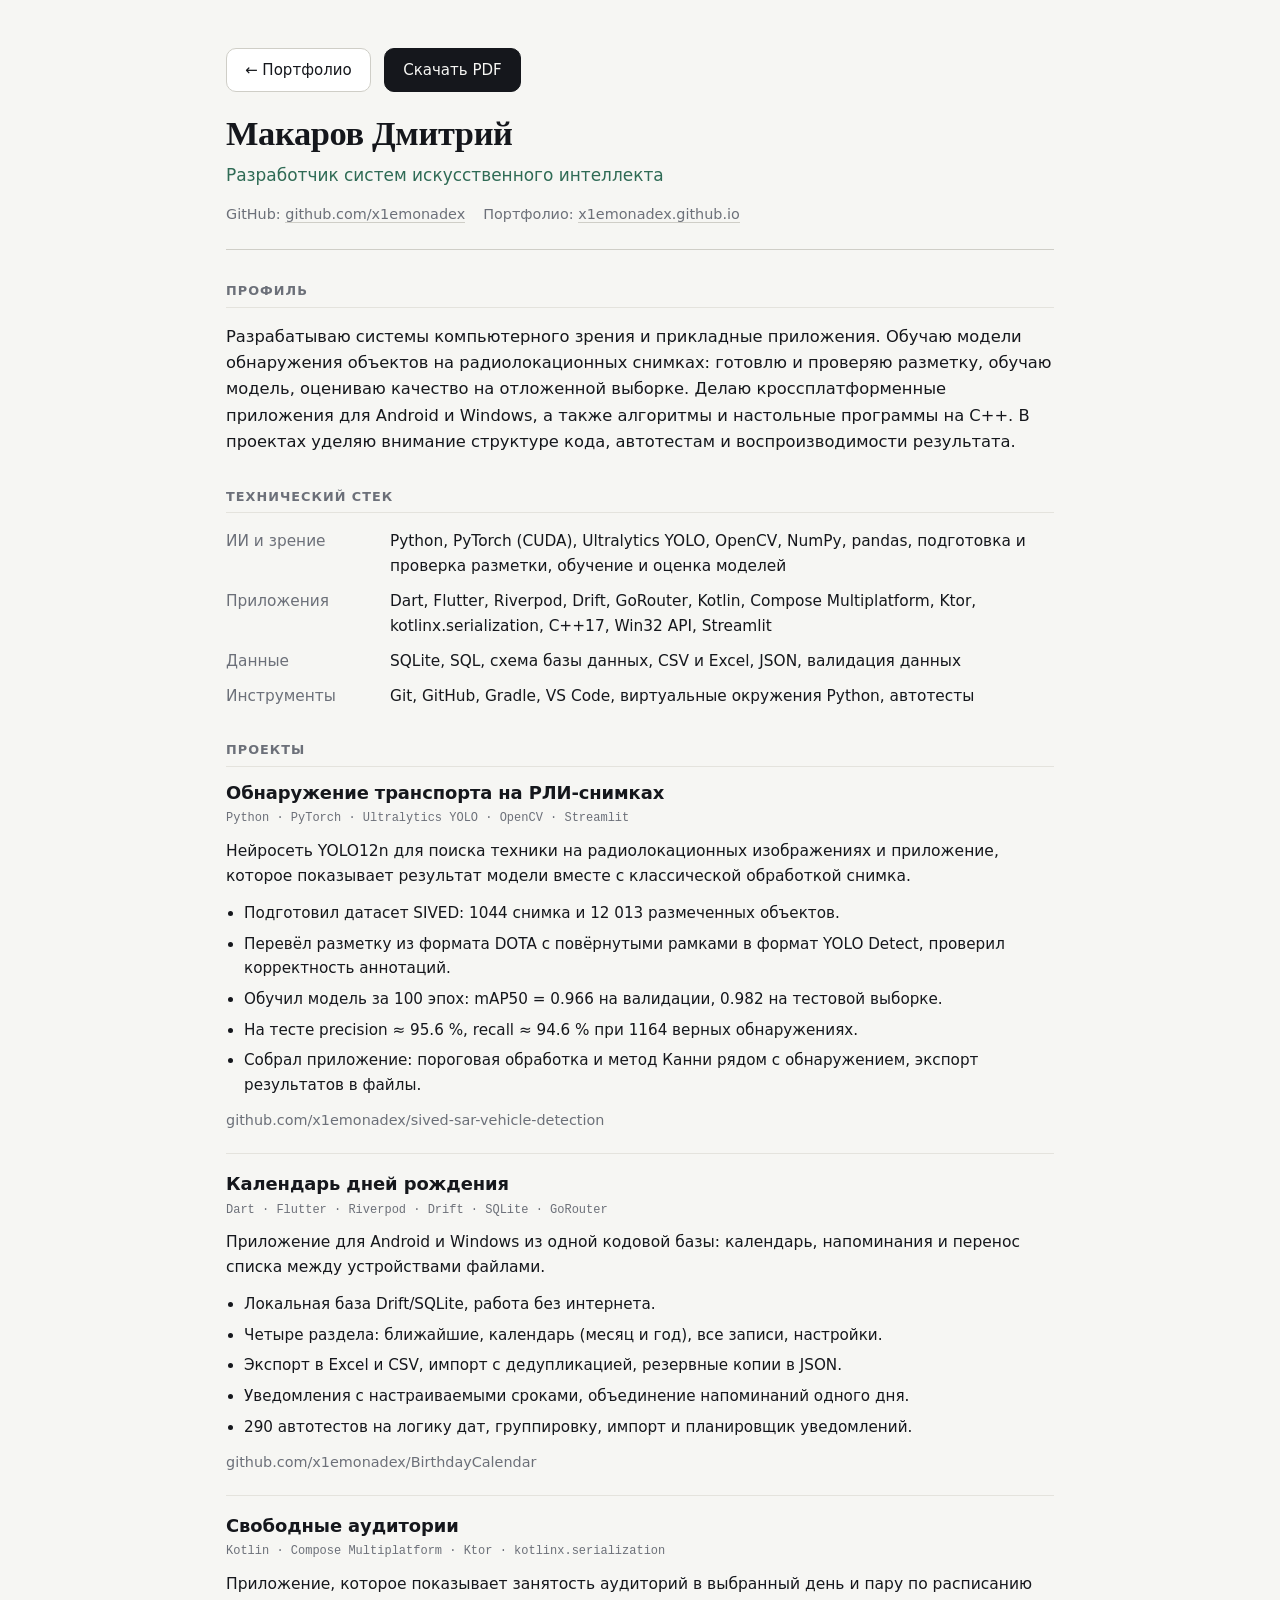
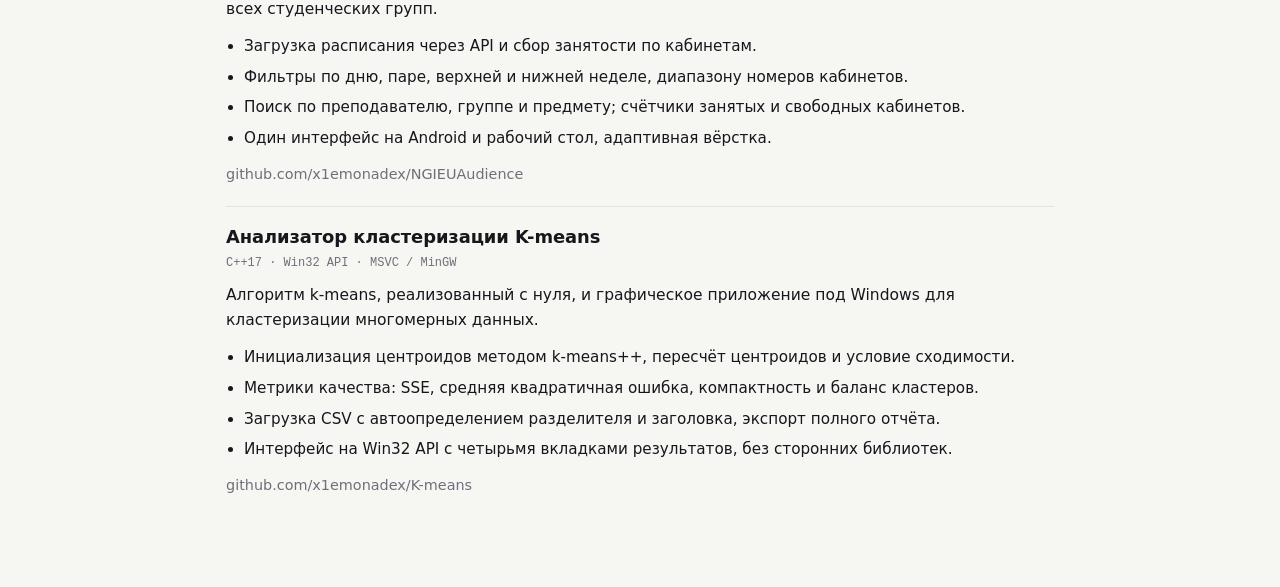
==== resume.html @ 6e5758cb "Портфолио и резюме: статический сайт с описанием проектов - index.html: описание, четыре проекта с р" ====
<!DOCTYPE html>
<html lang="ru">
<head>
<meta charset="utf-8" />
<meta name="viewport" content="width=device-width, initial-scale=1" />
<title>Резюме — Макаров Дмитрий</title>
<meta name="description" content="Резюме Макарова Дмитрия — разработчик систем искусственного интеллекта: компьютерное зрение, прикладные и кроссплатформенные приложения." />
<link rel="icon" type="image/svg+xml" href="assets/favicon.svg" />
<link rel="stylesheet" href="style.css" />
</head>
<body>

<div class="resume">

  <p class="no-print" style="margin-bottom: 22px;">
    <a class="btn" href="index.html">← Портфолио</a>
    <a class="btn primary" href="resume.pdf" style="margin-left: 8px;">Скачать PDF</a>
  </p>

  <header class="resume-head">
    <h1>Макаров Дмитрий</h1>
    <p class="role">Разработчик систем искусственного интеллекта</p>
    <p class="links">
      <span>GitHub: <a href="https://github.com/x1emonadex" target="_blank" rel="noopener">github.com/x1emonadex</a></span>
      <span>Портфолио: <a href="https://x1emonadex.github.io" target="_blank" rel="noopener">x1emonadex.github.io</a></span>
    </p>
  </header>

  <h2>Профиль</h2>
  <p class="profile">
    Разрабатываю системы компьютерного зрения и прикладные приложения.
    Обучаю модели обнаружения объектов на радиолокационных снимках: готовлю
    и проверяю разметку, обучаю модель, оцениваю качество на отложенной
    выборке. Делаю кроссплатформенные приложения для Android и Windows,
    а также алгоритмы и настольные программы на C++. В проектах уделяю
    внимание структуре кода, автотестам и воспроизводимости результата.
  </p>

  <h2>Технический стек</h2>
  <div class="stack-table">
    <div class="line">
      <span class="key">ИИ и зрение</span>
      <span>Python, PyTorch (CUDA), Ultralytics YOLO, OpenCV, NumPy, pandas, подготовка и проверка разметки, обучение и оценка моделей</span>
    </div>
    <div class="line">
      <span class="key">Приложения</span>
      <span>Dart, Flutter, Riverpod, Drift, GoRouter, Kotlin, Compose Multiplatform, Ktor, kotlinx.serialization, C++17, Win32 API, Streamlit</span>
    </div>
    <div class="line">
      <span class="key">Данные</span>
      <span>SQLite, SQL, схема базы данных, CSV и Excel, JSON, валидация данных</span>
    </div>
    <div class="line">
      <span class="key">Инструменты</span>
      <span>Git, GitHub, Gradle, VS Code, виртуальные окружения Python, автотесты</span>
    </div>
  </div>

  <h2>Проекты</h2>

  <article class="job">
    <h3>Обнаружение транспорта на РЛИ-снимках</h3>
    <p class="tech">Python · PyTorch · Ultralytics YOLO · OpenCV · Streamlit</p>
    <p class="about">
      Нейросеть YOLO12n для поиска техники на радиолокационных изображениях
      и приложение, которое показывает результат модели вместе с классической
      обработкой снимка.
    </p>
    <ul>
      <li>Подготовил датасет SIVED: 1044 снимка и 12 013 размеченных объектов.</li>
      <li>Перевёл разметку из формата DOTA с повёрнутыми рамками в формат YOLO Detect, проверил корректность аннотаций.</li>
      <li>Обучил модель за 100 эпох: mAP50 = 0.966 на валидации, 0.982 на тестовой выборке.</li>
      <li>На тесте precision ≈ 95.6 %, recall ≈ 94.6 % при 1164 верных обнаружениях.</li>
      <li>Собрал приложение: пороговая обработка и метод Канни рядом с обнаружением, экспорт результатов в файлы.</li>
    </ul>
    <p class="repo">github.com/x1emonadex/sived-sar-vehicle-detection</p>
  </article>

  <article class="job">
    <h3>Календарь дней рождения</h3>
    <p class="tech">Dart · Flutter · Riverpod · Drift · SQLite · GoRouter</p>
    <p class="about">
      Приложение для Android и Windows из одной кодовой базы: календарь,
      напоминания и перенос списка между устройствами файлами.
    </p>
    <ul>
      <li>Локальная база Drift/SQLite, работа без интернета.</li>
      <li>Четыре раздела: ближайшие, календарь (месяц и год), все записи, настройки.</li>
      <li>Экспорт в Excel и CSV, импорт с дедупликацией, резервные копии в JSON.</li>
      <li>Уведомления с настраиваемыми сроками, объединение напоминаний одного дня.</li>
      <li>290 автотестов на логику дат, группировку, импорт и планировщик уведомлений.</li>
    </ul>
    <p class="repo">github.com/x1emonadex/BirthdayCalendar</p>
  </article>

  <article class="job">
    <h3>Свободные аудитории</h3>
    <p class="tech">Kotlin · Compose Multiplatform · Ktor · kotlinx.serialization</p>
    <p class="about">
      Приложение, которое показывает занятость аудиторий в выбранный день
      и пару по расписанию всех студенческих групп.
    </p>
    <ul>
      <li>Загрузка расписания через API и сбор занятости по кабинетам.</li>
      <li>Фильтры по дню, паре, верхней и нижней неделе, диапазону номеров кабинетов.</li>
      <li>Поиск по преподавателю, группе и предмету; счётчики занятых и свободных кабинетов.</li>
      <li>Один интерфейс на Android и рабочий стол, адаптивная вёрстка.</li>
    </ul>
    <p class="repo">github.com/x1emonadex/NGIEUAudience</p>
  </article>

  <article class="job">
    <h3>Анализатор кластеризации K-means</h3>
    <p class="tech">C++17 · Win32 API · MSVC / MinGW</p>
    <p class="about">
      Алгоритм k-means, реализованный с нуля, и графическое приложение
      под Windows для кластеризации многомерных данных.
    </p>
    <ul>
      <li>Инициализация центроидов методом k-means++, пересчёт центроидов и условие сходимости.</li>
      <li>Метрики качества: SSE, средняя квадратичная ошибка, компактность и баланс кластеров.</li>
      <li>Загрузка CSV с автоопределением разделителя и заголовка, экспорт полного отчёта.</li>
      <li>Интерфейс на Win32 API с четырьмя вкладками результатов, без сторонних библиотек.</li>
    </ul>
    <p class="repo">github.com/x1emonadex/K-means</p>
  </article>

</div>

</body>
</html>
---- style.css ----
/* ===========================================================
   Портфолио — базовые стили
   Плоские пастельные акценты, тонкие границы, нейтральный фон
   =========================================================== */

:root {
  --bg: #f6f6f3;
  --surface: #ffffff;
  --ink: #15171c;
  --muted: #6c7079;
  --line: #e4e3dd;
  --line-strong: #cfcec7;

  --sage: #dceade;
  --sage-ink: #2f6b55;
  --blue: #e4e9f6;
  --blue-ink: #39457f;
  --peach: #fae6da;
  --peach-ink: #8f5233;
  --sand: #f1ecdb;
  --sand-ink: #6e5f26;

  --radius: 14px;
  --radius-sm: 9px;
  --wrap: 1080px;

  --font-display: Georgia, "Iowan Old Style", "Palatino Linotype", "Book Antiqua", serif;
  --font-body: "Segoe UI", system-ui, -apple-system, Roboto, "Helvetica Neue", sans-serif;
  --font-mono: "Cascadia Mono", Consolas, ui-monospace, "SFMono-Regular", Menlo, monospace;
}

* { box-sizing: border-box; }

html { scroll-behavior: smooth; }

body {
  margin: 0;
  background: var(--bg);
  color: var(--ink);
  font-family: var(--font-body);
  font-size: 17px;
  line-height: 1.62;
  -webkit-font-smoothing: antialiased;
}

.wrap {
  width: 100%;
  max-width: var(--wrap);
  margin: 0 auto;
  padding: 0 26px;
}

a { color: inherit; }

h1, h2, h3 {
  font-family: var(--font-display);
  font-weight: 600;
  line-height: 1.16;
  letter-spacing: -0.01em;
  margin: 0;
  text-wrap: pretty;
}

h3 {
  font-family: var(--font-body);
  font-weight: 650;
  letter-spacing: -0.005em;
}

p { margin: 0; text-wrap: pretty; }

.mono {
  font-family: var(--font-mono);
  font-size: 0.78rem;
  letter-spacing: 0.02em;
}

/* ---------- шапка ---------- */

.site-head {
  position: sticky;
  top: 0;
  z-index: 10;
  background: rgba(246, 246, 243, 0.92);
  backdrop-filter: blur(6px);
  border-bottom: 1px solid var(--line);
}

.site-head .wrap {
  display: flex;
  align-items: center;
  justify-content: space-between;
  gap: 18px;
  min-height: 62px;
}

.brand {
  display: flex;
  align-items: center;
  gap: 10px;
  text-decoration: none;
  font-family: var(--font-display);
  font-size: 1.02rem;
  letter-spacing: -0.01em;
}

.brand-mark {
  width: 30px;
  height: 30px;
  border-radius: 8px;
  background: var(--sage);
  color: var(--sage-ink);
  display: grid;
  place-items: center;
  font-family: var(--font-mono);
  font-size: 0.74rem;
  font-weight: 700;
  border: 1px solid rgba(47, 107, 85, 0.25);
}

.nav {
  display: flex;
  align-items: center;
  gap: 20px;
  font-size: 0.9rem;
}

.nav a {
  text-decoration: none;
  color: var(--muted);
  padding-bottom: 2px;
  border-bottom: 1px solid transparent;
}

.nav a:hover { color: var(--ink); border-bottom-color: var(--line-strong); }

/* ---------- герой ---------- */

.hero {
  display: grid;
  grid-template-columns: minmax(0, 1.32fr) minmax(0, 1fr);
  gap: 38px;
  align-items: start;
  padding: 50px 0 46px;
}

.eyebrow {
  font-family: var(--font-mono);
  font-size: 0.75rem;
  text-transform: uppercase;
  letter-spacing: 0.09em;
  color: var(--muted);
  margin-bottom: 18px;
}

.hero h1 {
  font-size: clamp(2.1rem, 4.6vw, 3.05rem);
}

.role {
  font-size: 1.16rem;
  color: var(--sage-ink);
  margin-top: 12px;
}

.lede {
  margin-top: 20px;
  max-width: 46ch;
  color: #33363d;
}

.actions {
  display: flex;
  flex-wrap: wrap;
  gap: 10px;
  margin-top: 28px;
}

.btn {
  display: inline-flex;
  align-items: center;
  gap: 8px;
  min-height: 44px;
  padding: 0 18px;
  border-radius: 10px;
  border: 1px solid var(--line-strong);
  background: var(--surface);
  color: var(--ink);
  text-decoration: none;
  font-size: 0.94rem;
}

.btn:hover { border-color: #a9a8a1; }

.btn.primary {
  background: var(--ink);
  border-color: var(--ink);
  color: #f7f7f4;
}

.btn.primary:hover { background: #2b2f38; }

/* факты справа — не «плитки», а список определений */

.facts {
  border: 1px solid var(--line);
  border-radius: var(--radius);
  background: var(--surface);
  padding: 22px 24px;
}

.facts dl {
  margin: 0;
  display: grid;
  gap: 15px;
}

.facts dt {
  font-family: var(--font-mono);
  font-size: 0.72rem;
  text-transform: uppercase;
  letter-spacing: 0.07em;
  color: var(--muted);
}

.facts dd {
  margin: 4px 0 0;
  font-size: 0.96rem;
}

.facts > dl > div + div {
  border-top: 1px solid var(--line);
  padding-top: 15px;
}

/* ---------- секции ---------- */

section { padding: 56px 0; }

.section-head {
  display: flex;
  align-items: baseline;
  justify-content: space-between;
  gap: 20px;
  border-bottom: 1px solid var(--line);
  padding-bottom: 14px;
  margin-bottom: 34px;
}

.section-head h2 { font-size: 1.55rem; }

.section-head .note {
  font-family: var(--font-mono);
  font-size: 0.74rem;
  color: var(--muted);
  text-align: right;
}

/* ---------- проекты ---------- */

.case {
  display: grid;
  grid-template-columns: minmax(0, 1fr) minmax(0, 1.12fr);
  gap: 34px;
  align-items: center;
  padding: 30px 0;
  border-bottom: 1px solid var(--line);
}

.case:last-of-type { border-bottom: 0; }

.case.flip .case-media { order: 2; }

.case-media {
  border-radius: var(--radius);
  border: 1px solid var(--line);
  overflow: hidden;
  background: var(--surface);
  min-height: 210px;
  display: flex;
  align-items: center;
  justify-content: center;
}

.case-media img {
  display: block;
  width: 100%;
  height: auto;
}

.case-media.pair {
  display: grid;
  grid-template-columns: 1fr 1fr;
  gap: 0;
  align-items: stretch;
}

.case-media.pair img + img { border-left: 1px solid var(--line); }

.case-media.pair img {
  height: 100%;
  object-fit: cover;
  object-position: top center;
}

.case-media[data-tone="sage"] { background: var(--sage); }
.case-media[data-tone="blue"] { background: var(--blue); }
.case-media[data-tone="peach"] { background: var(--peach); }
.case-media[data-tone="sand"] { background: var(--sand); }

/* вариант без скриншота: только реальные факты, без выдуманной графики */

.case-media.text {
  padding: 26px;
  flex-direction: column;
  align-items: flex-start;
  justify-content: center;
  gap: 14px;
}

.case-media.text .row {
  font-family: var(--font-mono);
  font-size: 0.78rem;
  color: var(--peach-ink);
  border-top: 1px solid rgba(143, 82, 51, 0.25);
  padding-top: 12px;
  width: 100%;
}

.case-media.text .row:first-child { border-top: 0; padding-top: 0; }

.case-media.text .row b {
  display: block;
  font-weight: 600;
  color: var(--ink);
  font-family: var(--font-body);
  font-size: 0.92rem;
  margin-top: 3px;
}

/* вариант со сборками вместо скриншота */

.case-media.dl {
  flex-direction: column;
  align-items: stretch;
  justify-content: center;
  gap: 10px;
  padding: 26px;
}

.dl-title {
  font-family: var(--font-mono);
  font-size: 0.72rem;
  text-transform: uppercase;
  letter-spacing: 0.08em;
  color: var(--peach-ink);
  margin-bottom: 2px;
}

.dl-row {
  display: flex;
  align-items: baseline;
  justify-content: space-between;
  gap: 12px;
  text-decoration: none;
  background: rgba(255, 255, 255, 0.74);
  border: 1px solid rgba(143, 82, 51, 0.28);
  border-radius: var(--radius-sm);
  padding: 11px 13px;
  transition: border-color 0.15s ease, background 0.15s ease;
}

.dl-row:hover { background: #fff; border-color: var(--peach-ink); }

.dl-name { font-family: var(--font-mono); font-size: 0.76rem; }

.dl-meta { font-size: 0.8rem; color: var(--peach-ink); white-space: nowrap; }

.dl-note { font-size: 0.82rem; color: #7a5340; margin-top: 4px; }

.case-kicker {
  font-family: var(--font-mono);
  font-size: 0.74rem;
  text-transform: uppercase;
  letter-spacing: 0.07em;
  color: var(--muted);
  margin-bottom: 10px;
}

.case h3 { font-size: 1.32rem; }

.case-lede { margin-top: 12px; color: #33363d; }

.case-points {
  margin: 16px 0 0;
  padding: 0;
  list-style: none;
  display: grid;
  gap: 7px;
}

.case-points li {
  position: relative;
  padding-left: 17px;
  font-size: 0.95rem;
  color: #3c3f46;
}

.case-points li::before {
  content: "";
  position: absolute;
  left: 0;
  top: 0.62em;
  width: 6px;
  height: 6px;
  border-radius: 50%;
  background: var(--line-strong);
}

.chips {
  display: flex;
  flex-wrap: wrap;
  gap: 6px;
  margin-top: 18px;
}

.chips span {
  font-family: var(--font-mono);
  font-size: 0.72rem;
  padding: 4px 9px;
  border-radius: 7px;
  border: 1px solid var(--line);
  background: var(--surface);
  color: #4a4d55;
}

.case-link {
  display: inline-block;
  margin-top: 24px;
  font-size: 0.93rem;
  color: var(--muted);
  text-decoration: none;
  border-bottom: 1px solid var(--line-strong);
  padding-bottom: 2px;
}

.case-link:hover { color: var(--ink); border-bottom-color: var(--ink); }

/* ---------- стек ---------- */

.stack {
  display: grid;
  grid-template-columns: repeat(4, minmax(0, 1fr));
  gap: 26px;
}

.stack > div {
  border-top: 2px solid var(--line-strong);
  padding-top: 16px;
}

.stack > div:nth-child(1) { border-top-color: #9dc4ad; }
.stack > div:nth-child(2) { border-top-color: #9aa7d8; }
.stack > div:nth-child(3) { border-top-color: #dda87f; }
.stack > div:nth-child(4) { border-top-color: #c0ad63; }

.stack h3 {
  font-family: var(--font-body);
  font-size: 0.8rem;
  text-transform: uppercase;
  letter-spacing: 0.07em;
  color: var(--muted);
  font-weight: 600;
  padding-bottom: 10px;
  border-bottom: 1px solid var(--line);
}

.stack ul {
  margin: 14px 0 0;
  padding: 0;
  list-style: none;
  display: grid;
  gap: 8px;
  font-size: 0.94rem;
}

/* ---------- контакты ---------- */

.contact {
  display: grid;
  grid-template-columns: minmax(0, 1.3fr) minmax(0, 1fr);
  gap: 34px;
  align-items: center;
  border: 1px solid var(--line);
  border-radius: var(--radius);
  background: var(--surface);
  padding: 32px 34px;
}

.contact h2 { font-size: 1.4rem; }

.contact .links {
  display: flex;
  flex-wrap: wrap;
  gap: 10px;
  justify-content: flex-end;
}

/* ---------- подвал ---------- */

.site-foot {
  border-top: 1px solid var(--line);
  padding: 26px 0 40px;
  color: var(--muted);
  font-size: 0.86rem;
}

.site-foot .wrap {
  display: flex;
  flex-wrap: wrap;
  gap: 10px;
  justify-content: space-between;
}

/* ---------- резюме ---------- */

.resume {
  max-width: 880px;
  margin: 0 auto;
  padding: 48px 26px 70px;
}

.resume-head {
  border-bottom: 1px solid var(--line-strong);
  padding-bottom: 22px;
}

.resume-head h1 { font-size: 2.15rem; }

.resume-head .role { margin-top: 8px; font-size: 1.06rem; }

.resume-head .links {
  margin-top: 14px;
  display: flex;
  flex-wrap: wrap;
  gap: 8px 18px;
  font-size: 0.9rem;
  color: var(--muted);
}

.resume-head .links a { text-decoration: none; border-bottom: 1px solid var(--line-strong); }

.resume h2 {
  font-family: var(--font-body);
  font-size: 0.8rem;
  text-transform: uppercase;
  letter-spacing: 0.08em;
  color: var(--muted);
  font-weight: 600;
  margin: 34px 0 16px;
  padding-bottom: 8px;
  border-bottom: 1px solid var(--line);
}

.resume .profile { font-size: 1.02rem; }

.stack-table {
  display: grid;
  gap: 10px;
}

.stack-table .line {
  display: grid;
  grid-template-columns: 150px minmax(0, 1fr);
  gap: 14px;
  font-size: 0.96rem;
}

.stack-table .key { color: var(--muted); }

.job {
  padding: 20px 0;
  border-top: 1px solid var(--line);
}

.job:first-of-type { border-top: 0; padding-top: 0; }

.job h3 { font-size: 1.12rem; }

.job .tech {
  font-family: var(--font-mono);
  font-size: 0.75rem;
  color: var(--muted);
  margin-top: 6px;
}

.job .about { margin-top: 10px; font-size: 0.97rem; }

.job ul {
  margin: 12px 0 0;
  padding-left: 18px;
  display: grid;
  gap: 6px;
  font-size: 0.95rem;
}

.job .repo {
  margin-top: 12px;
  font-size: 0.9rem;
  color: var(--muted);
}

.job .repo a { text-decoration: none; border-bottom: 1px solid var(--line-strong); }

/* ---------- адаптив ---------- */

@media (max-width: 900px) {
  .hero { grid-template-columns: minmax(0, 1fr); gap: 30px; padding: 44px 0 40px; }
  .case { grid-template-columns: minmax(0, 1fr); gap: 20px; }
  .case.flip .case-media { order: 0; }
  .stack { grid-template-columns: repeat(2, minmax(0, 1fr)); }
  .contact { grid-template-columns: minmax(0, 1fr); }
  .contact .links { justify-content: flex-start; }
  .nav { gap: 14px; font-size: 0.84rem; }
}

@media (max-width: 560px) {
  body { font-size: 16px; }
  .stack { grid-template-columns: minmax(0, 1fr); }
  .nav a.hide-sm { display: none; }
  .stack-table .line { grid-template-columns: minmax(0, 1fr); gap: 2px; }
}

/* ---------- печать резюме ---------- */

@media print {
  @page { size: A4; margin: 14mm 15mm; }

  body { background: #fff; font-size: 10.5pt; line-height: 1.45; }

  .no-print { display: none !important; }

  .resume { max-width: none; padding: 0; }

  .resume-head { padding-bottom: 12px; }

  .resume h2 { margin: 18px 0 10px; }

  .job { padding: 12px 0; }

  a { text-decoration: none; color: inherit; }

  .job, .resume-head { break-inside: avoid; }
}
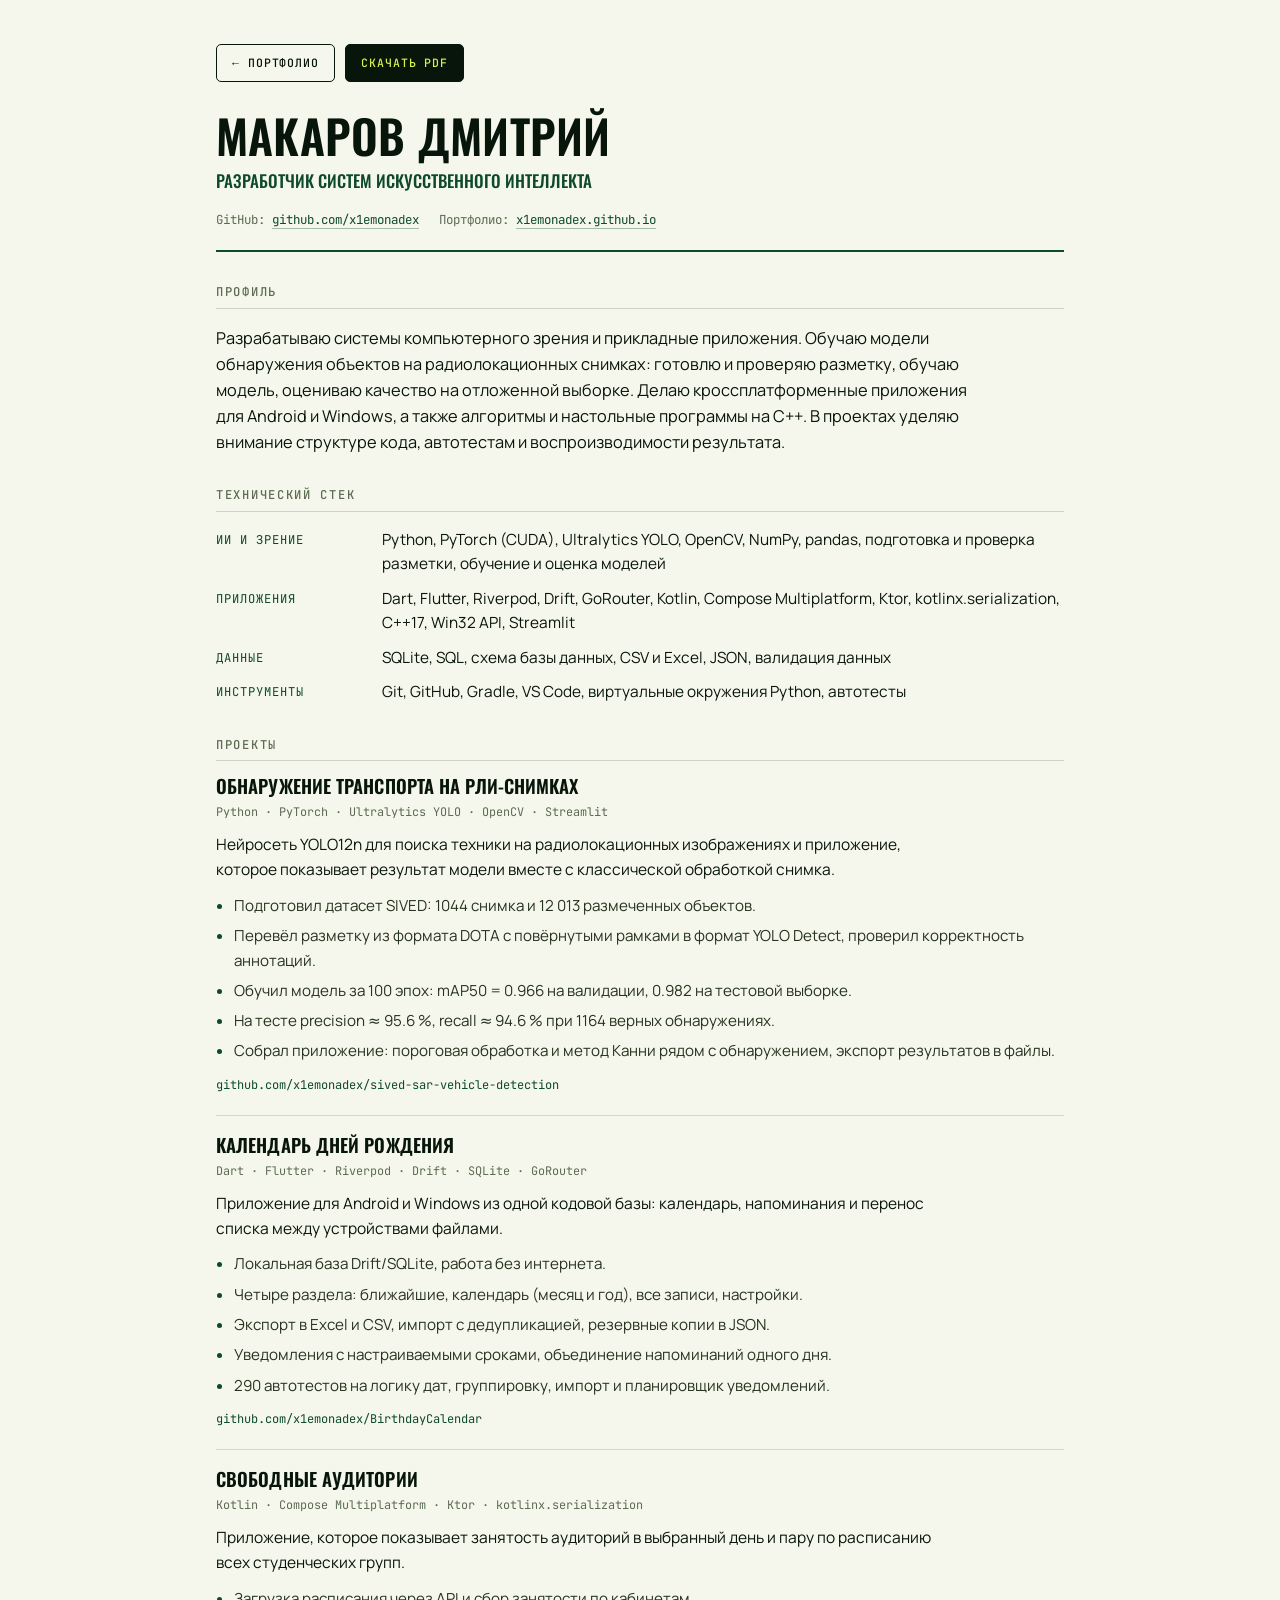
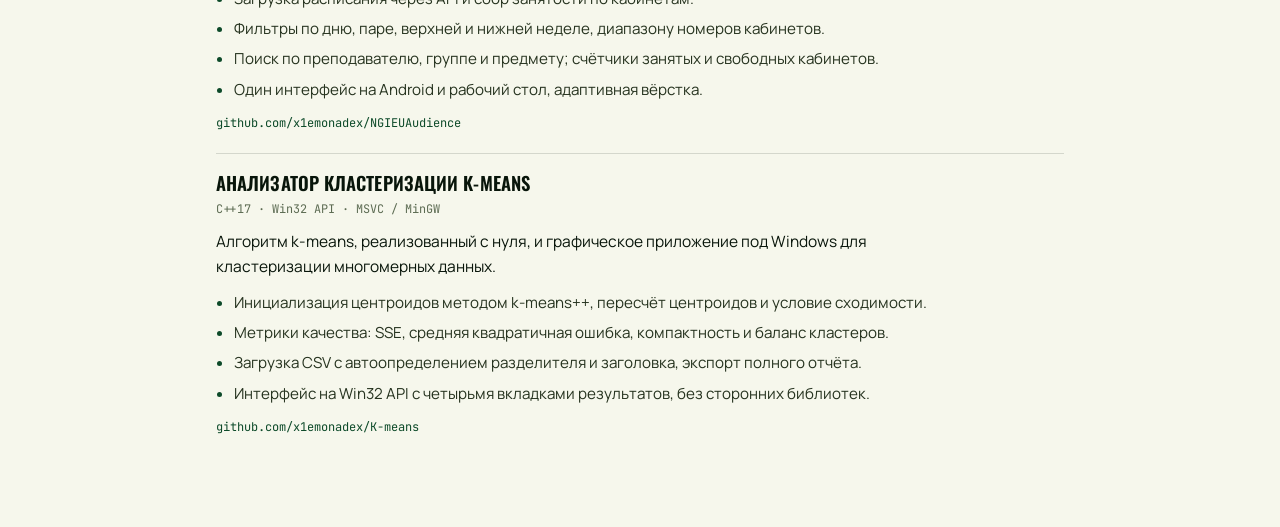
==== commit f02e4273: "Редизайн: палитра «лимонад» (лайм и глубокий зелёный) - цветные полосы во всю ширину: лаймовый первы" ====
--- a/resume.html
+++ b/resume.html
@@ -6,16 +6,17 @@
 <title>Резюме — Макаров Дмитрий</title>
 <meta name="description" content="Резюме Макарова Дмитрия — разработчик систем искусственного интеллекта: компьютерное зрение, прикладные и кроссплатформенные приложения." />
 <link rel="icon" type="image/svg+xml" href="assets/favicon.svg" />
+<link rel="stylesheet" href="assets/fonts.css" />
 <link rel="stylesheet" href="style.css" />
 </head>
 <body>
 
 <div class="resume">
 
-  <p class="no-print" style="margin-bottom: 22px;">
-    <a class="btn" href="index.html">← Портфолио</a>
-    <a class="btn primary" href="resume.pdf" style="margin-left: 8px;">Скачать PDF</a>
-  </p>
+  <div class="resume-bar no-print">
+    <a class="btn btn-outline btn-sm" href="index.html">← Портфолио</a>
+    <a class="btn btn-solid btn-sm" href="resume.pdf">Скачать PDF</a>
+  </div>
 
   <header class="resume-head">
     <h1>Макаров Дмитрий</h1>
--- a/assets/fonts.css
+++ b/assets/fonts.css
@@ -0,0 +1,128 @@
+/* Шрифты Oswald, Manrope и JetBrains Mono (SIL Open Font License 1.1).
+   Файлы лежат рядом, в папке fonts/, чтобы сайт не зависел от внешних CDN. */
+
+@font-face {
+  font-family: 'Oswald';
+  font-style: normal;
+  font-weight: 500;
+  font-display: swap;
+  src: url(fonts/oswald-500-cyrillic.woff2) format('woff2');
+  unicode-range: U+0301, U+0400-045F, U+0490-0491, U+04B0-04B1, U+2116;
+}
+
+@font-face {
+  font-family: 'Oswald';
+  font-style: normal;
+  font-weight: 500;
+  font-display: swap;
+  src: url(fonts/oswald-500-latin.woff2) format('woff2');
+  unicode-range: U+0000-00FF, U+0131, U+0152-0153, U+02BB-02BC, U+02C6, U+02DA, U+02DC, U+0304, U+0308, U+0329, U+2000-206F, U+20AC, U+2122, U+2191, U+2193, U+2212, U+2215, U+FEFF, U+FFFD;
+}
+
+@font-face {
+  font-family: 'Oswald';
+  font-style: normal;
+  font-weight: 600;
+  font-display: swap;
+  src: url(fonts/oswald-600-cyrillic.woff2) format('woff2');
+  unicode-range: U+0301, U+0400-045F, U+0490-0491, U+04B0-04B1, U+2116;
+}
+
+@font-face {
+  font-family: 'Oswald';
+  font-style: normal;
+  font-weight: 600;
+  font-display: swap;
+  src: url(fonts/oswald-600-latin.woff2) format('woff2');
+  unicode-range: U+0000-00FF, U+0131, U+0152-0153, U+02BB-02BC, U+02C6, U+02DA, U+02DC, U+0304, U+0308, U+0329, U+2000-206F, U+20AC, U+2122, U+2191, U+2193, U+2212, U+2215, U+FEFF, U+FFFD;
+}
+
+@font-face {
+  font-family: 'Manrope';
+  font-style: normal;
+  font-weight: 400;
+  font-display: swap;
+  src: url(fonts/manrope-400-cyrillic.woff2) format('woff2');
+  unicode-range: U+0301, U+0400-045F, U+0490-0491, U+04B0-04B1, U+2116;
+}
+
+@font-face {
+  font-family: 'Manrope';
+  font-style: normal;
+  font-weight: 400;
+  font-display: swap;
+  src: url(fonts/manrope-400-latin.woff2) format('woff2');
+  unicode-range: U+0000-00FF, U+0131, U+0152-0153, U+02BB-02BC, U+02C6, U+02DA, U+02DC, U+0304, U+0308, U+0329, U+2000-206F, U+20AC, U+2122, U+2191, U+2193, U+2212, U+2215, U+FEFF, U+FFFD;
+}
+
+@font-face {
+  font-family: 'Manrope';
+  font-style: normal;
+  font-weight: 600;
+  font-display: swap;
+  src: url(fonts/manrope-600-cyrillic.woff2) format('woff2');
+  unicode-range: U+0301, U+0400-045F, U+0490-0491, U+04B0-04B1, U+2116;
+}
+
+@font-face {
+  font-family: 'Manrope';
+  font-style: normal;
+  font-weight: 600;
+  font-display: swap;
+  src: url(fonts/manrope-600-latin.woff2) format('woff2');
+  unicode-range: U+0000-00FF, U+0131, U+0152-0153, U+02BB-02BC, U+02C6, U+02DA, U+02DC, U+0304, U+0308, U+0329, U+2000-206F, U+20AC, U+2122, U+2191, U+2193, U+2212, U+2215, U+FEFF, U+FFFD;
+}
+
+@font-face {
+  font-family: 'Manrope';
+  font-style: normal;
+  font-weight: 700;
+  font-display: swap;
+  src: url(fonts/manrope-700-cyrillic.woff2) format('woff2');
+  unicode-range: U+0301, U+0400-045F, U+0490-0491, U+04B0-04B1, U+2116;
+}
+
+@font-face {
+  font-family: 'Manrope';
+  font-style: normal;
+  font-weight: 700;
+  font-display: swap;
+  src: url(fonts/manrope-700-latin.woff2) format('woff2');
+  unicode-range: U+0000-00FF, U+0131, U+0152-0153, U+02BB-02BC, U+02C6, U+02DA, U+02DC, U+0304, U+0308, U+0329, U+2000-206F, U+20AC, U+2122, U+2191, U+2193, U+2212, U+2215, U+FEFF, U+FFFD;
+}
+
+@font-face {
+  font-family: 'JetBrains Mono';
+  font-style: normal;
+  font-weight: 400;
+  font-display: swap;
+  src: url(fonts/jetbrainsmono-400-cyrillic.woff2) format('woff2');
+  unicode-range: U+0301, U+0400-045F, U+0490-0491, U+04B0-04B1, U+2116;
+}
+
+@font-face {
+  font-family: 'JetBrains Mono';
+  font-style: normal;
+  font-weight: 400;
+  font-display: swap;
+  src: url(fonts/jetbrainsmono-400-latin.woff2) format('woff2');
+  unicode-range: U+0000-00FF, U+0131, U+0152-0153, U+02BB-02BC, U+02C6, U+02DA, U+02DC, U+0304, U+0308, U+0329, U+2000-206F, U+20AC, U+2122, U+2191, U+2193, U+2212, U+2215, U+FEFF, U+FFFD;
+}
+
+@font-face {
+  font-family: 'JetBrains Mono';
+  font-style: normal;
+  font-weight: 500;
+  font-display: swap;
+  src: url(fonts/jetbrainsmono-500-cyrillic.woff2) format('woff2');
+  unicode-range: U+0301, U+0400-045F, U+0490-0491, U+04B0-04B1, U+2116;
+}
+
+@font-face {
+  font-family: 'JetBrains Mono';
+  font-style: normal;
+  font-weight: 500;
+  font-display: swap;
+  src: url(fonts/jetbrainsmono-500-latin.woff2) format('woff2');
+  unicode-range: U+0000-00FF, U+0131, U+0152-0153, U+02BB-02BC, U+02C6, U+02DA, U+02DC, U+0304, U+0308, U+0329, U+2000-206F, U+20AC, U+2122, U+2191, U+2193, U+2212, U+2215, U+FEFF, U+FFFD;
+}
--- a/style.css
+++ b/style.css
@@ -1,32 +1,30 @@
-/* ===========================================================
-   Портфолио — базовые стили
-   Плоские пастельные акценты, тонкие границы, нейтральный фон
-   =========================================================== */
+/* ============================================================
+   Портфолио — оформление
+   Палитра: лайм, лимон и глубокий зелёный (лимонад).
+   Цветные полосы во всю ширину, крупная сжатая типографика,
+   без градиентов, теней и «стекла».
+   ============================================================ */
 
 :root {
-  --bg: #f6f6f3;
-  --surface: #ffffff;
-  --ink: #15171c;
-  --muted: #6c7079;
-  --line: #e4e3dd;
-  --line-strong: #cfcec7;
-
-  --sage: #dceade;
-  --sage-ink: #2f6b55;
-  --blue: #e4e9f6;
-  --blue-ink: #39457f;
-  --peach: #fae6da;
-  --peach-ink: #8f5233;
-  --sand: #f1ecdb;
-  --sand-ink: #6e5f26;
-
-  --radius: 14px;
-  --radius-sm: 9px;
-  --wrap: 1080px;
-
-  --font-display: Georgia, "Iowan Old Style", "Palatino Linotype", "Book Antiqua", serif;
-  --font-body: "Segoe UI", system-ui, -apple-system, Roboto, "Helvetica Neue", sans-serif;
-  --font-mono: "Cascadia Mono", Consolas, ui-monospace, "SFMono-Regular", Menlo, monospace;
+  --lime: #d6f24b;
+  --lime-soft: #e4f88a;
+  --lemon: #f4e14e;
+  --green: #0d4a29;
+  --green-band: #07351d;
+  --green-deep: #041c0f;
+  --ink: #08150a;
+  --cream: #f6f7ec;
+  --paper: #ffffff;
+  --muted: #5c6b52;
+  --muted-dark: #9dbba4;
+
+  --radius: 8px;
+  --radius-sm: 5px;
+  --wrap: 1220px;
+
+  --font-display: "Oswald", "Arial Narrow", "Roboto Condensed", system-ui, sans-serif;
+  --font-body: "Manrope", system-ui, "Segoe UI", Roboto, sans-serif;
+  --font-mono: "JetBrains Mono", Consolas, ui-monospace, monospace;
 }
 
 * { box-sizing: border-box; }
@@ -35,11 +33,11 @@
 
 body {
   margin: 0;
-  background: var(--bg);
+  background: var(--cream);
   color: var(--ink);
   font-family: var(--font-body);
   font-size: 17px;
-  line-height: 1.62;
+  line-height: 1.6;
   -webkit-font-smoothing: antialiased;
 }
 
@@ -55,307 +53,323 @@
 h1, h2, h3 {
   font-family: var(--font-display);
   font-weight: 600;
-  line-height: 1.16;
-  letter-spacing: -0.01em;
+  text-transform: uppercase;
+  line-height: 1.02;
+  letter-spacing: 0.005em;
   margin: 0;
-  text-wrap: pretty;
-}
-
-h3 {
-  font-family: var(--font-body);
-  font-weight: 650;
-  letter-spacing: -0.005em;
+  text-wrap: balance;
 }
 
 p { margin: 0; text-wrap: pretty; }
 
-.mono {
-  font-family: var(--font-mono);
-  font-size: 0.78rem;
-  letter-spacing: 0.02em;
-}
-
-/* ---------- шапка ---------- */
-
-.site-head {
-  position: sticky;
-  top: 0;
-  z-index: 10;
-  background: rgba(246, 246, 243, 0.92);
-  backdrop-filter: blur(6px);
-  border-bottom: 1px solid var(--line);
-}
-
-.site-head .wrap {
-  display: flex;
-  align-items: center;
-  justify-content: space-between;
-  gap: 18px;
-  min-height: 62px;
-}
-
-.brand {
-  display: flex;
-  align-items: center;
-  gap: 10px;
-  text-decoration: none;
-  font-family: var(--font-display);
-  font-size: 1.02rem;
-  letter-spacing: -0.01em;
-}
-
-.brand-mark {
-  width: 30px;
-  height: 30px;
-  border-radius: 8px;
-  background: var(--sage);
-  color: var(--sage-ink);
-  display: grid;
-  place-items: center;
-  font-family: var(--font-mono);
-  font-size: 0.74rem;
-  font-weight: 700;
-  border: 1px solid rgba(47, 107, 85, 0.25);
-}
-
-.nav {
-  display: flex;
-  align-items: center;
-  gap: 20px;
-  font-size: 0.9rem;
-}
-
-.nav a {
-  text-decoration: none;
-  color: var(--muted);
-  padding-bottom: 2px;
-  border-bottom: 1px solid transparent;
-}
-
-.nav a:hover { color: var(--ink); border-bottom-color: var(--line-strong); }
-
-/* ---------- герой ---------- */
-
-.hero {
-  display: grid;
-  grid-template-columns: minmax(0, 1.32fr) minmax(0, 1fr);
-  gap: 38px;
-  align-items: start;
-  padding: 50px 0 46px;
-}
-
-.eyebrow {
-  font-family: var(--font-mono);
-  font-size: 0.75rem;
-  text-transform: uppercase;
-  letter-spacing: 0.09em;
-  color: var(--muted);
-  margin-bottom: 18px;
-}
-
-.hero h1 {
-  font-size: clamp(2.1rem, 4.6vw, 3.05rem);
-}
-
-.role {
-  font-size: 1.16rem;
-  color: var(--sage-ink);
-  margin-top: 12px;
-}
-
-.lede {
-  margin-top: 20px;
-  max-width: 46ch;
-  color: #33363d;
-}
-
-.actions {
-  display: flex;
-  flex-wrap: wrap;
-  gap: 10px;
-  margin-top: 28px;
-}
+.label {
+  font-family: var(--font-mono);
+  font-size: 0.72rem;
+  text-transform: uppercase;
+  letter-spacing: 0.14em;
+  font-weight: 500;
+}
+
+.label-lime { color: var(--lime); }
+
+/* ---------- кнопки ---------- */
 
 .btn {
   display: inline-flex;
   align-items: center;
-  gap: 8px;
-  min-height: 44px;
-  padding: 0 18px;
-  border-radius: 10px;
-  border: 1px solid var(--line-strong);
-  background: var(--surface);
+  justify-content: center;
+  min-height: 46px;
+  padding: 0 22px;
+  border-radius: var(--radius-sm);
+  border: 1.5px solid var(--ink);
+  background: transparent;
   color: var(--ink);
+  font-family: var(--font-mono);
+  font-size: 0.78rem;
+  font-weight: 500;
+  text-transform: uppercase;
+  letter-spacing: 0.08em;
   text-decoration: none;
-  font-size: 0.94rem;
-}
-
-.btn:hover { border-color: #a9a8a1; }
-
-.btn.primary {
-  background: var(--ink);
-  border-color: var(--ink);
-  color: #f7f7f4;
-}
-
-.btn.primary:hover { background: #2b2f38; }
-
-/* факты справа — не «плитки», а список определений */
-
-.facts {
-  border: 1px solid var(--line);
-  border-radius: var(--radius);
-  background: var(--surface);
-  padding: 22px 24px;
-}
-
-.facts dl {
-  margin: 0;
-  display: grid;
-  gap: 15px;
-}
-
-.facts dt {
-  font-family: var(--font-mono);
-  font-size: 0.72rem;
-  text-transform: uppercase;
-  letter-spacing: 0.07em;
-  color: var(--muted);
-}
-
-.facts dd {
-  margin: 4px 0 0;
-  font-size: 0.96rem;
-}
-
-.facts > dl > div + div {
-  border-top: 1px solid var(--line);
-  padding-top: 15px;
-}
-
-/* ---------- секции ---------- */
-
-section { padding: 56px 0; }
-
-.section-head {
-  display: flex;
-  align-items: baseline;
+  cursor: pointer;
+  transition: background 0.15s ease, color 0.15s ease, border-color 0.15s ease;
+}
+
+.btn-sm { min-height: 38px; padding: 0 15px; font-size: 0.72rem; }
+
+.btn-solid { background: var(--ink); border-color: var(--ink); color: var(--lime); }
+.btn-solid:hover { background: var(--green); border-color: var(--green); }
+
+.btn-outline:hover { background: var(--ink); color: var(--lime); }
+
+.btn-lime {
+  background: var(--lime);
+  border-color: var(--lime);
+  color: var(--ink);
+}
+.btn-lime:hover { background: var(--paper); border-color: var(--paper); }
+
+/* ---------- верхняя панель ---------- */
+
+.topbar {
+  position: sticky;
+  top: 0;
+  z-index: 20;
+  background: var(--lime);
+  border-bottom: 1px solid rgba(8, 21, 10, 0.16);
+}
+
+.topbar-inner {
+  display: flex;
+  align-items: center;
   justify-content: space-between;
   gap: 20px;
-  border-bottom: 1px solid var(--line);
-  padding-bottom: 14px;
-  margin-bottom: 34px;
-}
-
-.section-head h2 { font-size: 1.55rem; }
-
-.section-head .note {
-  font-family: var(--font-mono);
-  font-size: 0.74rem;
-  color: var(--muted);
-  text-align: right;
-}
-
-/* ---------- проекты ---------- */
-
-.case {
-  display: grid;
-  grid-template-columns: minmax(0, 1fr) minmax(0, 1.12fr);
-  gap: 34px;
+  min-height: 68px;
+}
+
+.brand {
+  display: flex;
   align-items: center;
-  padding: 30px 0;
-  border-bottom: 1px solid var(--line);
-}
-
-.case:last-of-type { border-bottom: 0; }
-
-.case.flip .case-media { order: 2; }
-
-.case-media {
+  gap: 11px;
+  text-decoration: none;
+}
+
+.brand-mark {
+  width: 34px;
+  height: 34px;
+  border-radius: var(--radius-sm);
+  background: var(--ink);
+  color: var(--lime);
+  display: grid;
+  place-items: center;
+  font-family: var(--font-display);
+  font-size: 0.9rem;
+  font-weight: 600;
+}
+
+.brand-name {
+  font-family: var(--font-display);
+  font-size: 1.06rem;
+  text-transform: uppercase;
+  letter-spacing: 0.03em;
+}
+
+.nav {
+  display: flex;
+  gap: 22px;
+  font-family: var(--font-mono);
+  font-size: 0.76rem;
+  text-transform: uppercase;
+  letter-spacing: 0.1em;
+}
+
+.nav a {
+  text-decoration: none;
+  border-bottom: 1.5px solid transparent;
+  padding-bottom: 3px;
+}
+
+.nav a:hover { border-bottom-color: var(--ink); }
+
+.topbar-actions { display: flex; gap: 9px; }
+
+/* ---------- герой ---------- */
+
+.hero {
+  background: var(--lime);
+  padding: 58px 0 54px;
+  border-bottom: 1px solid rgba(8, 21, 10, 0.16);
+}
+
+.hero-grid {
+  display: grid;
+  grid-template-columns: minmax(0, 1.35fr) minmax(0, 1fr);
+  gap: 40px;
+  align-items: center;
+}
+
+.hero h1 {
+  font-size: clamp(2.4rem, 5.6vw, 4.35rem);
+  font-weight: 600;
+  margin: 16px 0 0;
+  max-width: 16ch;
+}
+
+.hero-sub {
+  margin-top: 22px;
+  max-width: 52ch;
+  font-size: 1.06rem;
+  color: #172a15;
+}
+
+.actions { display: flex; flex-wrap: wrap; gap: 10px; margin-top: 28px; }
+
+.hero-art { display: flex; justify-content: center; }
+
+.lemon {
+  width: min(100%, 420px);
+  height: auto;
+  color: var(--ink);
+}
+
+.lemon-spokes {
+  transform-origin: 200px 200px;
+  animation: lemon-turn 60s linear infinite;
+}
+
+@keyframes lemon-turn {
+  from { transform: rotate(0deg); }
+  to { transform: rotate(360deg); }
+}
+
+@media (prefers-reduced-motion: reduce) {
+  .lemon-spokes { animation: none; }
+  html { scroll-behavior: auto; }
+}
+
+/* ---------- блок с командами ---------- */
+
+.terminal {
+  margin-top: 44px;
   border-radius: var(--radius);
-  border: 1px solid var(--line);
+  background: var(--green-deep);
+  border: 1px solid rgba(214, 242, 75, 0.28);
   overflow: hidden;
-  background: var(--surface);
-  min-height: 210px;
-  display: flex;
+}
+
+.term-head {
+  display: flex;
+  flex-wrap: wrap;
   align-items: center;
-  justify-content: center;
-}
-
-.case-media img {
+  gap: 14px;
+  padding: 14px 18px;
+  border-bottom: 1px solid rgba(214, 242, 75, 0.2);
+}
+
+.term-head .label { color: var(--muted-dark); }
+
+.term-tabs { display: flex; flex-wrap: wrap; gap: 6px; margin-left: auto; }
+
+.term-tabs button {
+  font-family: var(--font-mono);
+  font-size: 0.72rem;
+  text-transform: uppercase;
+  letter-spacing: 0.08em;
+  color: var(--muted-dark);
+  background: transparent;
+  border: 1px solid rgba(214, 242, 75, 0.25);
+  border-radius: var(--radius-sm);
+  padding: 7px 12px;
+  cursor: pointer;
+}
+
+.term-tabs button:hover { color: var(--lime); border-color: var(--lime); }
+
+.term-tabs button.is-active {
+  background: var(--lime);
+  border-color: var(--lime);
+  color: var(--ink);
+}
+
+.term-copy {
+  font-family: var(--font-mono);
+  font-size: 0.72rem;
+  text-transform: uppercase;
+  letter-spacing: 0.08em;
+  background: transparent;
+  color: var(--lime);
+  border: 1px solid rgba(214, 242, 75, 0.45);
+  border-radius: var(--radius-sm);
+  padding: 7px 13px;
+  cursor: pointer;
+}
+
+.term-copy:hover { background: var(--lime); color: var(--ink); }
+
+.term-body {
+  margin: 0;
+  padding: 20px 18px 22px;
+  overflow-x: auto;
+  font-family: var(--font-mono);
+  font-size: 0.86rem;
+  line-height: 1.75;
+  color: #e9f7c9;
+}
+
+.term-body code { font-family: inherit; white-space: pre; }
+
+/* ---------- секции ---------- */
+
+.band-green { background: var(--green-band); color: #eef7e4; padding: 62px 0 66px; }
+.band-cream { background: var(--cream); padding: 62px 0 66px; }
+.band-paper { background: var(--paper); padding: 62px 0 66px; }
+.band-dark { background: var(--green-deep); color: var(--muted-dark); }
+
+.band-head { margin-bottom: 34px; }
+
+.band-head h2 {
+  font-size: clamp(1.75rem, 3.4vw, 2.6rem);
+  margin-top: 12px;
+}
+
+.band-head .label { color: var(--muted); }
+.band-green .band-head .label { color: var(--lime); }
+
+.band-sub {
+  margin-top: 12px;
+  max-width: 60ch;
+  color: var(--muted-dark);
+}
+
+/* ---------- карточки проектов ---------- */
+
+.cards {
+  display: grid;
+  grid-template-columns: repeat(2, minmax(0, 1fr));
+  gap: 20px;
+}
+
+.card {
+  position: relative;
+  display: flex;
+  flex-direction: column;
+  gap: 14px;
+  padding: 24px;
+  border-radius: var(--radius);
+  background: rgba(255, 255, 255, 0.055);
+  border: 1px solid rgba(214, 242, 75, 0.22);
+  overflow: hidden;
+}
+
+.card::after {
+  content: "";
+  position: absolute;
+  inset: 0;
+  pointer-events: none;
+  opacity: 0.16;
+  background-image: url("data:image/svg+xml,%3Csvg xmlns='http://www.w3.org/2000/svg' width='120' height='120'%3E%3Cfilter id='n'%3E%3CfeTurbulence type='fractalNoise' baseFrequency='0.85' numOctaves='3'/%3E%3C/filter%3E%3Crect width='120' height='120' filter='url(%23n)'/%3E%3C/svg%3E");
+}
+
+.card > * { position: relative; z-index: 1; }
+
+.card h3 { font-size: 1.34rem; color: #ffffff; }
+
+.card-text { color: #cfe0c6; font-size: 0.97rem; }
+
+.card-shot {
   display: block;
   width: 100%;
   height: auto;
-}
-
-.case-media.pair {
-  display: grid;
-  grid-template-columns: 1fr 1fr;
-  gap: 0;
-  align-items: stretch;
-}
-
-.case-media.pair img + img { border-left: 1px solid var(--line); }
-
-.case-media.pair img {
-  height: 100%;
-  object-fit: cover;
-  object-position: top center;
-}
-
-.case-media[data-tone="sage"] { background: var(--sage); }
-.case-media[data-tone="blue"] { background: var(--blue); }
-.case-media[data-tone="peach"] { background: var(--peach); }
-.case-media[data-tone="sand"] { background: var(--sand); }
-
-/* вариант без скриншота: только реальные факты, без выдуманной графики */
-
-.case-media.text {
-  padding: 26px;
-  flex-direction: column;
-  align-items: flex-start;
-  justify-content: center;
-  gap: 14px;
-}
-
-.case-media.text .row {
-  font-family: var(--font-mono);
-  font-size: 0.78rem;
-  color: var(--peach-ink);
-  border-top: 1px solid rgba(143, 82, 51, 0.25);
-  padding-top: 12px;
-  width: 100%;
-}
-
-.case-media.text .row:first-child { border-top: 0; padding-top: 0; }
-
-.case-media.text .row b {
-  display: block;
-  font-weight: 600;
-  color: var(--ink);
-  font-family: var(--font-body);
-  font-size: 0.92rem;
-  margin-top: 3px;
-}
-
-/* вариант со сборками вместо скриншота */
-
-.case-media.dl {
-  flex-direction: column;
-  align-items: stretch;
-  justify-content: center;
-  gap: 10px;
-  padding: 26px;
-}
-
-.dl-title {
-  font-family: var(--font-mono);
-  font-size: 0.72rem;
-  text-transform: uppercase;
-  letter-spacing: 0.08em;
-  color: var(--peach-ink);
-  margin-bottom: 2px;
-}
+  border-radius: var(--radius-sm);
+  border: 1px solid rgba(255, 255, 255, 0.16);
+}
+
+.card-shots { display: grid; grid-template-columns: 1fr 1fr; gap: 10px; }
+
+.card-shots .card-shot { height: 100%; object-fit: cover; object-position: top center; }
+
+.card .btn { margin-top: auto; align-self: flex-start; }
+
+.card-downloads { display: grid; gap: 8px; }
 
 .dl-row {
   display: flex;
@@ -363,238 +377,244 @@
   justify-content: space-between;
   gap: 12px;
   text-decoration: none;
-  background: rgba(255, 255, 255, 0.74);
-  border: 1px solid rgba(143, 82, 51, 0.28);
+  padding: 11px 13px;
   border-radius: var(--radius-sm);
-  padding: 11px 13px;
-  transition: border-color 0.15s ease, background 0.15s ease;
-}
-
-.dl-row:hover { background: #fff; border-color: var(--peach-ink); }
-
-.dl-name { font-family: var(--font-mono); font-size: 0.76rem; }
-
-.dl-meta { font-size: 0.8rem; color: var(--peach-ink); white-space: nowrap; }
-
-.dl-note { font-size: 0.82rem; color: #7a5340; margin-top: 4px; }
-
-.case-kicker {
+  border: 1px solid rgba(214, 242, 75, 0.28);
+  background: rgba(255, 255, 255, 0.05);
+  font-family: var(--font-mono);
+  font-size: 0.76rem;
+  color: #e9f7c9;
+}
+
+.dl-row:hover { border-color: var(--lime); background: rgba(214, 242, 75, 0.12); }
+
+.dl-meta { color: var(--lime); white-space: nowrap; }
+
+/* ---------- результаты ---------- */
+
+.facts {
+  display: grid;
+  grid-template-columns: repeat(2, minmax(0, 1fr));
+  gap: 30px 44px;
+}
+
+.fact { border-top: 2px solid var(--green); padding-top: 18px; }
+
+.fact-num {
+  font-family: var(--font-display);
+  font-size: 1.5rem;
+  color: var(--green);
+  letter-spacing: 0.02em;
+}
+
+.fact h3 { font-size: 1.18rem; margin-top: 6px; }
+
+.fact ul {
+  margin: 14px 0 0;
+  padding-left: 18px;
+  display: grid;
+  gap: 7px;
+  font-size: 0.96rem;
+  color: #26331f;
+}
+
+.fact li::marker { color: var(--green); }
+
+/* ---------- стек ---------- */
+
+.stack {
+  display: grid;
+  grid-template-columns: repeat(4, minmax(0, 1fr));
+  gap: 28px;
+}
+
+.stack-col { border-top: 2px solid var(--lime); padding-top: 16px; }
+
+.stack-col h3 {
   font-family: var(--font-mono);
   font-size: 0.74rem;
-  text-transform: uppercase;
-  letter-spacing: 0.07em;
+  letter-spacing: 0.13em;
   color: var(--muted);
-  margin-bottom: 10px;
-}
-
-.case h3 { font-size: 1.32rem; }
-
-.case-lede { margin-top: 12px; color: #33363d; }
-
-.case-points {
-  margin: 16px 0 0;
-  padding: 0;
-  list-style: none;
-  display: grid;
-  gap: 7px;
-}
-
-.case-points li {
-  position: relative;
-  padding-left: 17px;
-  font-size: 0.95rem;
-  color: #3c3f46;
-}
-
-.case-points li::before {
-  content: "";
-  position: absolute;
-  left: 0;
-  top: 0.62em;
-  width: 6px;
-  height: 6px;
-  border-radius: 50%;
-  background: var(--line-strong);
-}
-
-.chips {
-  display: flex;
-  flex-wrap: wrap;
-  gap: 6px;
-  margin-top: 18px;
-}
-
-.chips span {
-  font-family: var(--font-mono);
-  font-size: 0.72rem;
-  padding: 4px 9px;
-  border-radius: 7px;
-  border: 1px solid var(--line);
-  background: var(--surface);
-  color: #4a4d55;
-}
-
-.case-link {
-  display: inline-block;
-  margin-top: 24px;
-  font-size: 0.93rem;
-  color: var(--muted);
-  text-decoration: none;
-  border-bottom: 1px solid var(--line-strong);
-  padding-bottom: 2px;
-}
-
-.case-link:hover { color: var(--ink); border-bottom-color: var(--ink); }
-
-/* ---------- стек ---------- */
-
-.stack {
-  display: grid;
-  grid-template-columns: repeat(4, minmax(0, 1fr));
-  gap: 26px;
-}
-
-.stack > div {
-  border-top: 2px solid var(--line-strong);
-  padding-top: 16px;
-}
-
-.stack > div:nth-child(1) { border-top-color: #9dc4ad; }
-.stack > div:nth-child(2) { border-top-color: #9aa7d8; }
-.stack > div:nth-child(3) { border-top-color: #dda87f; }
-.stack > div:nth-child(4) { border-top-color: #c0ad63; }
-
-.stack h3 {
-  font-family: var(--font-body);
-  font-size: 0.8rem;
-  text-transform: uppercase;
-  letter-spacing: 0.07em;
-  color: var(--muted);
-  font-weight: 600;
-  padding-bottom: 10px;
-  border-bottom: 1px solid var(--line);
-}
-
-.stack ul {
+  font-weight: 500;
+  padding-bottom: 12px;
+  border-bottom: 1px solid rgba(8, 21, 10, 0.12);
+}
+
+.stack-col ul {
   margin: 14px 0 0;
   padding: 0;
   list-style: none;
   display: grid;
   gap: 8px;
-  font-size: 0.94rem;
-}
-
-/* ---------- контакты ---------- */
+  font-size: 0.96rem;
+}
+
+/* ---------- вопросы ---------- */
+
+.faq { margin-top: 62px; }
+
+.faq details {
+  border-top: 1px solid rgba(8, 21, 10, 0.16);
+}
+
+.faq details:last-of-type { border-bottom: 1px solid rgba(8, 21, 10, 0.16); }
+
+.faq summary {
+  display: flex;
+  align-items: center;
+  justify-content: space-between;
+  gap: 18px;
+  padding: 18px 0;
+  cursor: pointer;
+  list-style: none;
+  font-family: var(--font-display);
+  font-size: 1.12rem;
+  text-transform: uppercase;
+  letter-spacing: 0.01em;
+}
+
+.faq summary::-webkit-details-marker { display: none; }
+
+.faq summary::after {
+  content: "+";
+  font-family: var(--font-mono);
+  font-size: 1.35rem;
+  color: var(--green);
+  line-height: 1;
+}
+
+.faq details[open] summary::after { content: "–"; }
+
+.faq details p {
+  padding: 0 0 20px;
+  max-width: 70ch;
+  color: #2b3a26;
+}
+
+.faq details a { color: var(--green); }
+
+/* ---------- связь ---------- */
 
 .contact {
-  display: grid;
-  grid-template-columns: minmax(0, 1.3fr) minmax(0, 1fr);
-  gap: 34px;
+  display: flex;
+  flex-wrap: wrap;
   align-items: center;
-  border: 1px solid var(--line);
+  justify-content: space-between;
+  gap: 24px;
+  margin-top: 62px;
+  padding: 30px 32px;
   border-radius: var(--radius);
-  background: var(--surface);
-  padding: 32px 34px;
-}
-
-.contact h2 { font-size: 1.4rem; }
-
-.contact .links {
+  background: var(--lime);
+  border: 1px solid rgba(8, 21, 10, 0.18);
+}
+
+.contact h2 { font-size: clamp(1.5rem, 3vw, 2.1rem); margin-top: 10px; }
+
+.contact .actions { margin-top: 0; }
+
+/* ---------- подвал ---------- */
+
+.footer-inner {
+  display: flex;
+  flex-wrap: wrap;
+  gap: 12px;
+  justify-content: space-between;
+  padding: 26px 0 34px;
+  font-family: var(--font-mono);
+  font-size: 0.74rem;
+  text-transform: uppercase;
+  letter-spacing: 0.08em;
+}
+
+/* ============================================================
+   Страница резюме
+   ============================================================ */
+
+.resume {
+  max-width: 900px;
+  margin: 0 auto;
+  padding: 44px 26px 70px;
+}
+
+.resume-bar {
   display: flex;
   flex-wrap: wrap;
   gap: 10px;
-  justify-content: flex-end;
-}
-
-/* ---------- подвал ---------- */
-
-.site-foot {
-  border-top: 1px solid var(--line);
-  padding: 26px 0 40px;
+  margin-bottom: 30px;
+}
+
+.resume-head {
+  border-bottom: 2px solid var(--green);
+  padding-bottom: 20px;
+}
+
+.resume-head h1 { font-size: clamp(2rem, 4.4vw, 2.9rem); }
+
+.resume-head .role {
+  font-family: var(--font-display);
+  text-transform: uppercase;
+  font-size: 1.06rem;
+  color: var(--green);
+  margin-top: 8px;
+}
+
+.resume-head .links {
+  margin-top: 16px;
+  display: flex;
+  flex-wrap: wrap;
+  gap: 8px 20px;
+  font-family: var(--font-mono);
+  font-size: 0.78rem;
   color: var(--muted);
-  font-size: 0.86rem;
-}
-
-.site-foot .wrap {
-  display: flex;
-  flex-wrap: wrap;
-  gap: 10px;
-  justify-content: space-between;
-}
-
-/* ---------- резюме ---------- */
-
-.resume {
-  max-width: 880px;
-  margin: 0 auto;
-  padding: 48px 26px 70px;
-}
-
-.resume-head {
-  border-bottom: 1px solid var(--line-strong);
-  padding-bottom: 22px;
-}
-
-.resume-head h1 { font-size: 2.15rem; }
-
-.resume-head .role { margin-top: 8px; font-size: 1.06rem; }
-
-.resume-head .links {
-  margin-top: 14px;
-  display: flex;
-  flex-wrap: wrap;
-  gap: 8px 18px;
-  font-size: 0.9rem;
+}
+
+.resume-head .links a { color: var(--green); text-decoration: none; border-bottom: 1px solid rgba(13, 74, 41, 0.35); }
+
+.resume h2 {
+  font-family: var(--font-mono);
+  font-size: 0.76rem;
+  letter-spacing: 0.14em;
   color: var(--muted);
-}
-
-.resume-head .links a { text-decoration: none; border-bottom: 1px solid var(--line-strong); }
-
-.resume h2 {
-  font-family: var(--font-body);
-  font-size: 0.8rem;
+  font-weight: 500;
+  margin: 34px 0 16px;
+  padding-bottom: 9px;
+  border-bottom: 1px solid rgba(8, 21, 10, 0.16);
+}
+
+.resume .profile { font-size: 1.02rem; max-width: 78ch; }
+
+.stack-table { display: grid; gap: 10px; }
+
+.stack-table .line {
+  display: grid;
+  grid-template-columns: 150px minmax(0, 1fr);
+  gap: 16px;
+  font-size: 0.96rem;
+}
+
+.stack-table .key {
+  font-family: var(--font-mono);
+  font-size: 0.76rem;
   text-transform: uppercase;
   letter-spacing: 0.08em;
+  color: var(--green);
+  padding-top: 3px;
+}
+
+.job { padding: 20px 0; border-top: 1px solid rgba(8, 21, 10, 0.14); }
+
+.job:first-of-type { border-top: 0; padding-top: 0; }
+
+.job h3 { font-size: 1.16rem; }
+
+.job .tech {
+  font-family: var(--font-mono);
+  font-size: 0.74rem;
   color: var(--muted);
-  font-weight: 600;
-  margin: 34px 0 16px;
-  padding-bottom: 8px;
-  border-bottom: 1px solid var(--line);
-}
-
-.resume .profile { font-size: 1.02rem; }
-
-.stack-table {
-  display: grid;
-  gap: 10px;
-}
-
-.stack-table .line {
-  display: grid;
-  grid-template-columns: 150px minmax(0, 1fr);
-  gap: 14px;
-  font-size: 0.96rem;
-}
-
-.stack-table .key { color: var(--muted); }
-
-.job {
-  padding: 20px 0;
-  border-top: 1px solid var(--line);
-}
-
-.job:first-of-type { border-top: 0; padding-top: 0; }
-
-.job h3 { font-size: 1.12rem; }
-
-.job .tech {
-  font-family: var(--font-mono);
-  font-size: 0.75rem;
-  color: var(--muted);
-  margin-top: 6px;
-}
-
-.job .about { margin-top: 10px; font-size: 0.97rem; }
+  margin-top: 7px;
+}
+
+.job .about { margin-top: 10px; font-size: 0.97rem; max-width: 80ch; }
 
 .job ul {
   margin: 12px 0 0;
@@ -602,33 +622,43 @@
   display: grid;
   gap: 6px;
   font-size: 0.95rem;
-}
+  color: #26331f;
+}
+
+.job li::marker { color: var(--green); }
 
 .job .repo {
   margin-top: 12px;
-  font-size: 0.9rem;
-  color: var(--muted);
-}
-
-.job .repo a { text-decoration: none; border-bottom: 1px solid var(--line-strong); }
+  font-family: var(--font-mono);
+  font-size: 0.75rem;
+  color: var(--green);
+}
 
 /* ---------- адаптив ---------- */
 
-@media (max-width: 900px) {
-  .hero { grid-template-columns: minmax(0, 1fr); gap: 30px; padding: 44px 0 40px; }
-  .case { grid-template-columns: minmax(0, 1fr); gap: 20px; }
-  .case.flip .case-media { order: 0; }
+@media (max-width: 980px) {
+  .hero-grid { grid-template-columns: minmax(0, 1fr); gap: 28px; }
+  .hero-art { order: -1; }
+  .lemon { width: min(62%, 300px); }
+  .cards { grid-template-columns: minmax(0, 1fr); }
+  .facts { grid-template-columns: minmax(0, 1fr); }
   .stack { grid-template-columns: repeat(2, minmax(0, 1fr)); }
-  .contact { grid-template-columns: minmax(0, 1fr); }
-  .contact .links { justify-content: flex-start; }
-  .nav { gap: 14px; font-size: 0.84rem; }
-}
-
-@media (max-width: 560px) {
+  .nav { display: none; }
+}
+
+@media (max-width: 620px) {
   body { font-size: 16px; }
+  .topbar-inner { flex-wrap: wrap; padding: 12px 0; gap: 12px; }
+  .brand-name { font-size: 0.96rem; }
+  .topbar-actions { width: 100%; }
+  .topbar-actions .btn { flex: 1; }
+  .hero { padding: 36px 0 40px; }
+  .term-head { gap: 10px; }
+  .term-tabs { margin-left: 0; width: 100%; }
   .stack { grid-template-columns: minmax(0, 1fr); }
-  .nav a.hide-sm { display: none; }
-  .stack-table .line { grid-template-columns: minmax(0, 1fr); gap: 2px; }
+  .card-shots { grid-template-columns: minmax(0, 1fr); }
+  .stack-table .line { grid-template-columns: minmax(0, 1fr); gap: 3px; }
+  .contact { padding: 24px; }
 }
 
 /* ---------- печать резюме ---------- */
@@ -638,12 +668,10 @@
 
   body { background: #fff; font-size: 10.5pt; line-height: 1.45; }
 
-  .no-print { display: none !important; }
+  .no-print, .topbar, .band-dark { display: none !important; }
 
   .resume { max-width: none; padding: 0; }
 
-  .resume-head { padding-bottom: 12px; }
-
   .resume h2 { margin: 18px 0 10px; }
 
   .job { padding: 12px 0; }
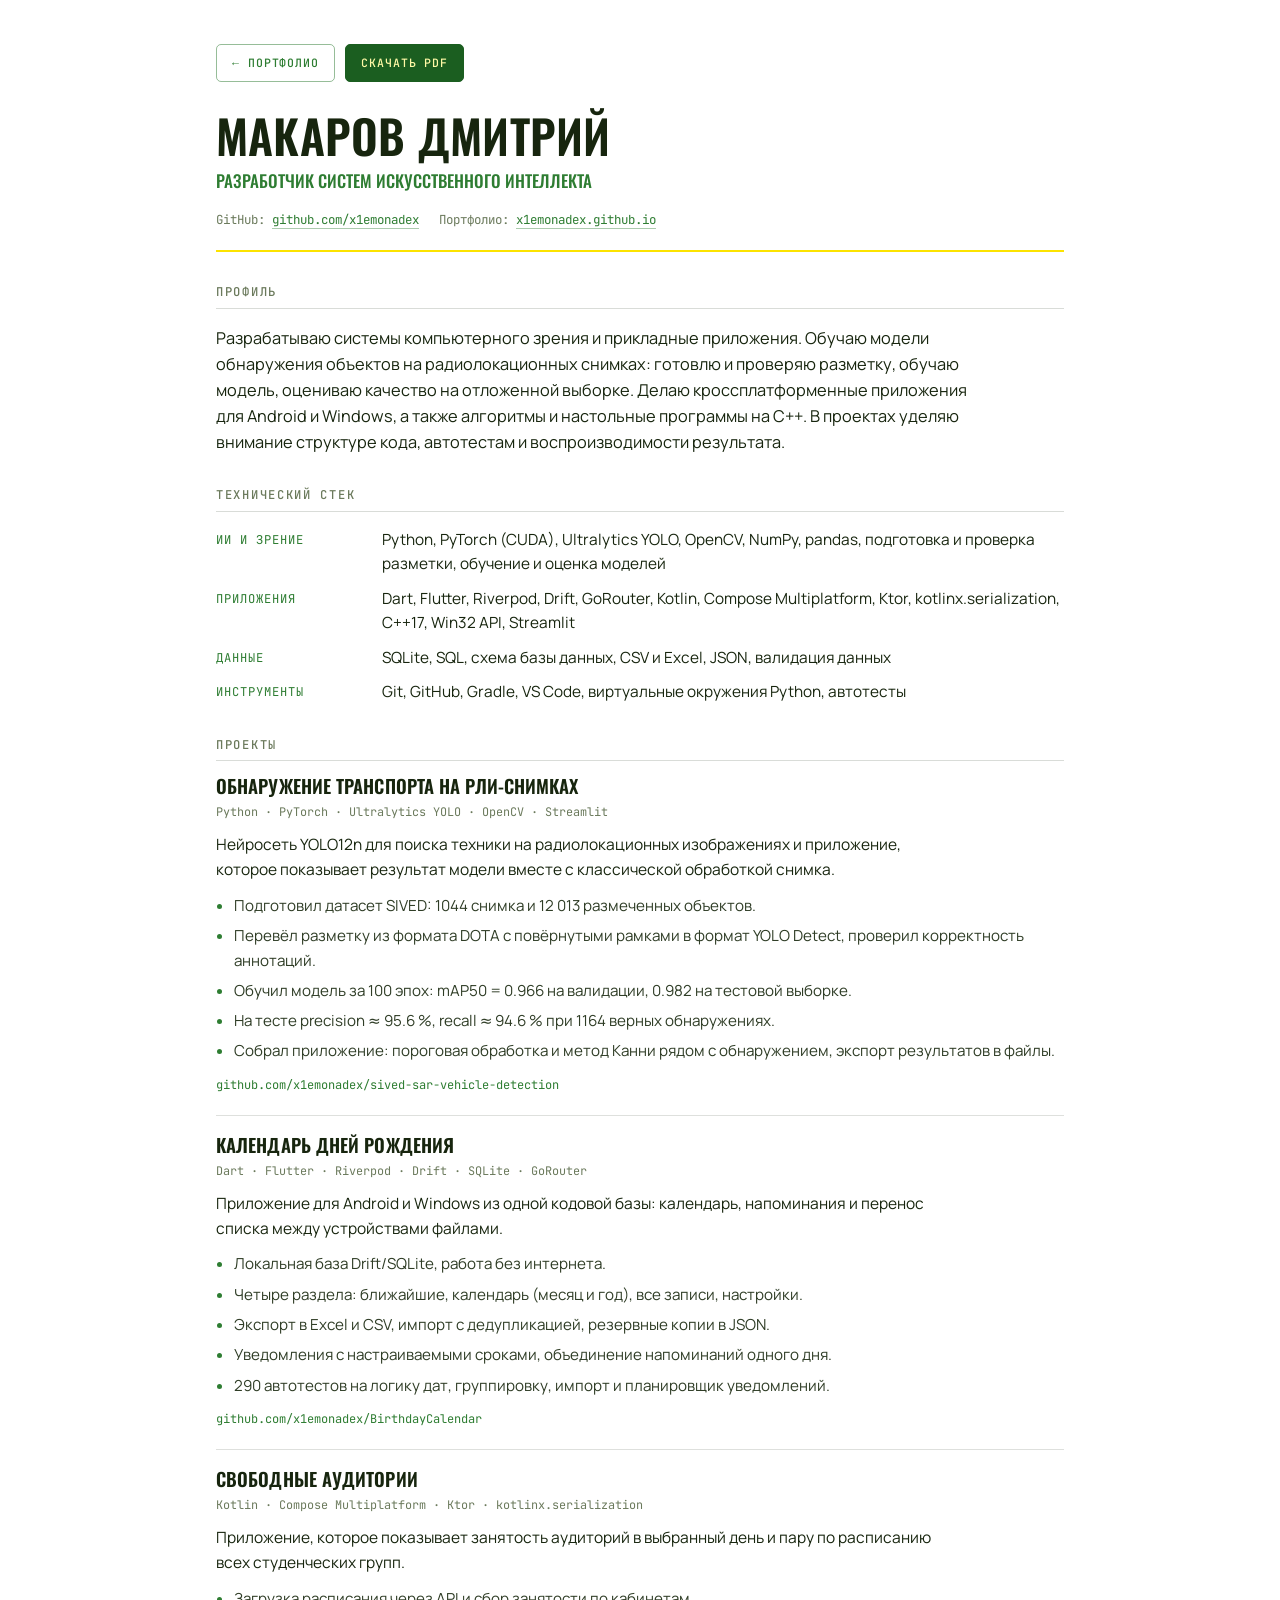
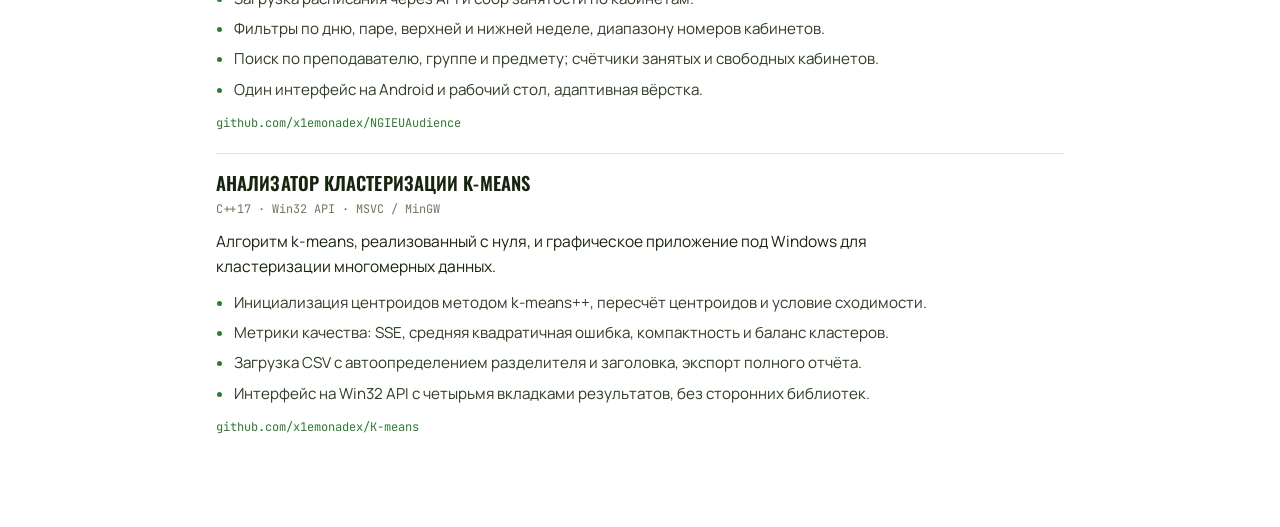
==== commit f1351268: "Чёрный фон (OLED) и пиксельный лимон вместо статичного кольца - вся палитра переведена на чистый чёр" ====
--- a/resume.html
+++ b/resume.html
@@ -9,7 +9,7 @@
 <link rel="stylesheet" href="assets/fonts.css" />
 <link rel="stylesheet" href="style.css" />
 </head>
-<body>
+<body class="resume-page">
 
 <div class="resume">
 
--- a/style.css
+++ b/style.css
@@ -1,22 +1,23 @@
 /* ============================================================
    Портфолио — оформление
-   Палитра: лайм, лимон и глубокий зелёный (лимонад).
-   Цветные полосы во всю ширину, крупная сжатая типографика,
-   без градиентов, теней и «стекла».
+   Фон — чистый чёрный (OLED), из палитры лимона оставлены только
+   тонкие контуры и акценты: лимон #FCE300 и лист #2E7D32 / #81C784.
    ============================================================ */
 
 :root {
-  --lime: #d6f24b;
-  --lime-soft: #e4f88a;
-  --lemon: #f4e14e;
-  --green: #0d4a29;
-  --green-band: #07351d;
-  --green-deep: #041c0f;
-  --ink: #08150a;
-  --cream: #f6f7ec;
-  --paper: #ffffff;
-  --muted: #5c6b52;
-  --muted-dark: #9dbba4;
+  --black: #000000;
+  --card: #070707;
+  --white: #f2f2ec;
+  --muted: #8a8e85;
+
+  --line: rgba(242, 242, 236, 0.13);
+  --line-strong: rgba(242, 242, 236, 0.26);
+
+  --lemon: #fce300;
+  --lemon-soft: #fff9a6;
+  --lemon-dim: rgba(252, 227, 0, 0.42);
+  --leaf: #2e7d32;
+  --leaf-soft: #81c784;
 
   --radius: 8px;
   --radius-sm: 5px;
@@ -33,8 +34,8 @@
 
 body {
   margin: 0;
-  background: var(--cream);
-  color: var(--ink);
+  background: var(--black);
+  color: var(--white);
   font-family: var(--font-body);
   font-size: 17px;
   line-height: 1.6;
@@ -68,9 +69,10 @@
   text-transform: uppercase;
   letter-spacing: 0.14em;
   font-weight: 500;
-}
-
-.label-lime { color: var(--lime); }
+  color: var(--muted);
+}
+
+.label-lemon { color: var(--lemon); }
 
 /* ---------- кнопки ---------- */
 
@@ -81,9 +83,9 @@
   min-height: 46px;
   padding: 0 22px;
   border-radius: var(--radius-sm);
-  border: 1.5px solid var(--ink);
+  border: 1px solid var(--lemon-dim);
   background: transparent;
-  color: var(--ink);
+  color: var(--lemon);
   font-family: var(--font-mono);
   font-size: 0.78rem;
   font-weight: 500;
@@ -96,17 +98,17 @@
 
 .btn-sm { min-height: 38px; padding: 0 15px; font-size: 0.72rem; }
 
-.btn-solid { background: var(--ink); border-color: var(--ink); color: var(--lime); }
-.btn-solid:hover { background: var(--green); border-color: var(--green); }
-
-.btn-outline:hover { background: var(--ink); color: var(--lime); }
-
-.btn-lime {
-  background: var(--lime);
-  border-color: var(--lime);
-  color: var(--ink);
-}
-.btn-lime:hover { background: var(--paper); border-color: var(--paper); }
+.btn:hover { border-color: var(--lemon); background: rgba(252, 227, 0, 0.1); }
+
+.btn-solid {
+  background: var(--lemon);
+  border-color: var(--lemon);
+  color: #000000;
+}
+.btn-solid:hover { background: var(--lemon-soft); border-color: var(--lemon-soft); }
+
+.btn-quiet { border-color: var(--line-strong); color: var(--white); }
+.btn-quiet:hover { border-color: var(--white); background: rgba(242, 242, 236, 0.08); }
 
 /* ---------- верхняя панель ---------- */
 
@@ -114,8 +116,8 @@
   position: sticky;
   top: 0;
   z-index: 20;
-  background: var(--lime);
-  border-bottom: 1px solid rgba(8, 21, 10, 0.16);
+  background: var(--black);
+  border-bottom: 1px solid var(--line);
 }
 
 .topbar-inner {
@@ -137,8 +139,8 @@
   width: 34px;
   height: 34px;
   border-radius: var(--radius-sm);
-  background: var(--ink);
-  color: var(--lime);
+  border: 1px solid var(--lemon-dim);
+  color: var(--lemon);
   display: grid;
   place-items: center;
   font-family: var(--font-display);
@@ -163,33 +165,33 @@
 }
 
 .nav a {
+  color: var(--muted);
   text-decoration: none;
-  border-bottom: 1.5px solid transparent;
+  border-bottom: 1px solid transparent;
   padding-bottom: 3px;
 }
 
-.nav a:hover { border-bottom-color: var(--ink); }
+.nav a:hover { color: var(--lemon); border-bottom-color: var(--lemon); }
 
 .topbar-actions { display: flex; gap: 9px; }
 
-/* ---------- герой ---------- */
+/* ---------- первый экран ---------- */
 
 .hero {
-  background: var(--lime);
-  padding: 58px 0 54px;
-  border-bottom: 1px solid rgba(8, 21, 10, 0.16);
+  background: var(--black);
+  padding: 56px 0 52px;
+  border-bottom: 1px solid var(--line);
 }
 
 .hero-grid {
   display: grid;
-  grid-template-columns: minmax(0, 1.35fr) minmax(0, 1fr);
+  grid-template-columns: minmax(0, 1.3fr) minmax(0, 1fr);
   gap: 40px;
   align-items: center;
 }
 
 .hero h1 {
   font-size: clamp(2.4rem, 5.6vw, 4.35rem);
-  font-weight: 600;
   margin: 16px 0 0;
   max-width: 16ch;
 }
@@ -197,42 +199,29 @@
 .hero-sub {
   margin-top: 22px;
   max-width: 52ch;
+  color: var(--muted);
   font-size: 1.06rem;
-  color: #172a15;
 }
 
 .actions { display: flex; flex-wrap: wrap; gap: 10px; margin-top: 28px; }
 
 .hero-art { display: flex; justify-content: center; }
 
-.lemon {
-  width: min(100%, 420px);
+#lemon-canvas {
+  display: block;
+  max-width: 100%;
   height: auto;
-  color: var(--ink);
-}
-
-.lemon-spokes {
-  transform-origin: 200px 200px;
-  animation: lemon-turn 60s linear infinite;
-}
-
-@keyframes lemon-turn {
-  from { transform: rotate(0deg); }
-  to { transform: rotate(360deg); }
-}
-
-@media (prefers-reduced-motion: reduce) {
-  .lemon-spokes { animation: none; }
-  html { scroll-behavior: auto; }
+  image-rendering: pixelated;
+  image-rendering: crisp-edges;
 }
 
 /* ---------- блок с командами ---------- */
 
 .terminal {
-  margin-top: 44px;
+  margin-top: 42px;
   border-radius: var(--radius);
-  background: var(--green-deep);
-  border: 1px solid rgba(214, 242, 75, 0.28);
+  background: var(--card);
+  border: 1px solid var(--lemon-dim);
   overflow: hidden;
 }
 
@@ -242,10 +231,8 @@
   align-items: center;
   gap: 14px;
   padding: 14px 18px;
-  border-bottom: 1px solid rgba(214, 242, 75, 0.2);
-}
-
-.term-head .label { color: var(--muted-dark); }
+  border-bottom: 1px solid var(--line);
+}
 
 .term-tabs { display: flex; flex-wrap: wrap; gap: 6px; margin-left: auto; }
 
@@ -254,20 +241,20 @@
   font-size: 0.72rem;
   text-transform: uppercase;
   letter-spacing: 0.08em;
-  color: var(--muted-dark);
+  color: var(--muted);
   background: transparent;
-  border: 1px solid rgba(214, 242, 75, 0.25);
+  border: 1px solid var(--line-strong);
   border-radius: var(--radius-sm);
   padding: 7px 12px;
   cursor: pointer;
 }
 
-.term-tabs button:hover { color: var(--lime); border-color: var(--lime); }
+.term-tabs button:hover { color: var(--lemon); border-color: var(--lemon); }
 
 .term-tabs button.is-active {
-  background: var(--lime);
-  border-color: var(--lime);
-  color: var(--ink);
+  background: var(--lemon);
+  border-color: var(--lemon);
+  color: #000000;
 }
 
 .term-copy {
@@ -276,14 +263,14 @@
   text-transform: uppercase;
   letter-spacing: 0.08em;
   background: transparent;
-  color: var(--lime);
-  border: 1px solid rgba(214, 242, 75, 0.45);
+  color: var(--lemon);
+  border: 1px solid var(--lemon-dim);
   border-radius: var(--radius-sm);
   padding: 7px 13px;
   cursor: pointer;
 }
 
-.term-copy:hover { background: var(--lime); color: var(--ink); }
+.term-copy:hover { background: var(--lemon); color: #000000; }
 
 .term-body {
   margin: 0;
@@ -292,17 +279,17 @@
   font-family: var(--font-mono);
   font-size: 0.86rem;
   line-height: 1.75;
-  color: #e9f7c9;
+  color: var(--lemon-soft);
 }
 
 .term-body code { font-family: inherit; white-space: pre; }
 
 /* ---------- секции ---------- */
 
-.band-green { background: var(--green-band); color: #eef7e4; padding: 62px 0 66px; }
-.band-cream { background: var(--cream); padding: 62px 0 66px; }
-.band-paper { background: var(--paper); padding: 62px 0 66px; }
-.band-dark { background: var(--green-deep); color: var(--muted-dark); }
+.band-green { background: var(--black); padding: 62px 0 66px; }
+.band-cream { background: #050505; padding: 62px 0 66px; }
+.band-paper { background: var(--black); padding: 62px 0 66px; }
+.band-dark { background: var(--black); border-top: 1px solid var(--line); }
 
 .band-head { margin-bottom: 34px; }
 
@@ -311,13 +298,10 @@
   margin-top: 12px;
 }
 
-.band-head .label { color: var(--muted); }
-.band-green .band-head .label { color: var(--lime); }
-
 .band-sub {
   margin-top: 12px;
   max-width: 60ch;
-  color: var(--muted-dark);
+  color: var(--muted);
 }
 
 /* ---------- карточки проектов ---------- */
@@ -335,8 +319,8 @@
   gap: 14px;
   padding: 24px;
   border-radius: var(--radius);
-  background: rgba(255, 255, 255, 0.055);
-  border: 1px solid rgba(214, 242, 75, 0.22);
+  background: var(--card);
+  border: 1px solid var(--lemon-dim);
   overflow: hidden;
 }
 
@@ -345,27 +329,54 @@
   position: absolute;
   inset: 0;
   pointer-events: none;
-  opacity: 0.16;
+  opacity: 0.1;
   background-image: url("data:image/svg+xml,%3Csvg xmlns='http://www.w3.org/2000/svg' width='120' height='120'%3E%3Cfilter id='n'%3E%3CfeTurbulence type='fractalNoise' baseFrequency='0.85' numOctaves='3'/%3E%3C/filter%3E%3Crect width='120' height='120' filter='url(%23n)'/%3E%3C/svg%3E");
 }
 
 .card > * { position: relative; z-index: 1; }
 
-.card h3 { font-size: 1.34rem; color: #ffffff; }
-
-.card-text { color: #cfe0c6; font-size: 0.97rem; }
-
-.card-shot {
+.card h3 { font-size: 1.34rem; color: var(--white); }
+
+.card-text { color: var(--muted); font-size: 0.97rem; }
+
+/* окно с фотографией: внутри кадра картинка выше кадра и смещается
+   при прокрутке — видно сначала верх снимка, потом середину, потом низ */
+
+.frame {
+  position: relative;
+  overflow: hidden;
+  border-radius: var(--radius-sm);
+  border: 1px solid var(--line-strong);
+  background: #000000;
+  aspect-ratio: var(--ratio, 16 / 10);
+}
+
+.frame-inner {
+  position: absolute;
+  top: 0;
+  left: 0;
+  width: 100%;
+  height: 125%;
+  transform: translate3d(0, var(--shift, 0px), 0);
+  will-change: transform;
+}
+
+.frame-inner img {
   display: block;
   width: 100%;
-  height: auto;
-  border-radius: var(--radius-sm);
-  border: 1px solid rgba(255, 255, 255, 0.16);
-}
-
-.card-shots { display: grid; grid-template-columns: 1fr 1fr; gap: 10px; }
-
-.card-shots .card-shot { height: 100%; object-fit: cover; object-position: top center; }
+  height: 100%;
+  object-fit: cover;
+  object-position: top center;
+}
+
+.frame--pair .frame-inner {
+  display: grid;
+  grid-template-columns: 1fr 1fr;
+}
+
+.frame--pair .frame-inner img + img {
+  border-left: 1px solid var(--line);
+}
 
 .card .btn { margin-top: auto; align-self: flex-start; }
 
@@ -379,16 +390,16 @@
   text-decoration: none;
   padding: 11px 13px;
   border-radius: var(--radius-sm);
-  border: 1px solid rgba(214, 242, 75, 0.28);
-  background: rgba(255, 255, 255, 0.05);
+  border: 1px solid var(--line-strong);
+  background: #000000;
   font-family: var(--font-mono);
   font-size: 0.76rem;
-  color: #e9f7c9;
-}
-
-.dl-row:hover { border-color: var(--lime); background: rgba(214, 242, 75, 0.12); }
-
-.dl-meta { color: var(--lime); white-space: nowrap; }
+  color: var(--lemon-soft);
+}
+
+.dl-row:hover { border-color: var(--lemon); }
+
+.dl-meta { color: var(--lemon); white-space: nowrap; }
 
 /* ---------- результаты ---------- */
 
@@ -398,12 +409,12 @@
   gap: 30px 44px;
 }
 
-.fact { border-top: 2px solid var(--green); padding-top: 18px; }
+.fact { border-top: 1px solid var(--lemon-dim); padding-top: 18px; }
 
 .fact-num {
   font-family: var(--font-display);
   font-size: 1.5rem;
-  color: var(--green);
+  color: var(--lemon);
   letter-spacing: 0.02em;
 }
 
@@ -415,10 +426,10 @@
   display: grid;
   gap: 7px;
   font-size: 0.96rem;
-  color: #26331f;
-}
-
-.fact li::marker { color: var(--green); }
+  color: var(--muted);
+}
+
+.fact li::marker { color: var(--lemon); }
 
 /* ---------- стек ---------- */
 
@@ -428,16 +439,16 @@
   gap: 28px;
 }
 
-.stack-col { border-top: 2px solid var(--lime); padding-top: 16px; }
+.stack-col { border-top: 1px solid var(--line-strong); padding-top: 16px; }
 
 .stack-col h3 {
   font-family: var(--font-mono);
   font-size: 0.74rem;
   letter-spacing: 0.13em;
-  color: var(--muted);
+  color: var(--leaf-soft);
   font-weight: 500;
   padding-bottom: 12px;
-  border-bottom: 1px solid rgba(8, 21, 10, 0.12);
+  border-bottom: 1px solid var(--line);
 }
 
 .stack-col ul {
@@ -453,11 +464,9 @@
 
 .faq { margin-top: 62px; }
 
-.faq details {
-  border-top: 1px solid rgba(8, 21, 10, 0.16);
-}
-
-.faq details:last-of-type { border-bottom: 1px solid rgba(8, 21, 10, 0.16); }
+.faq details { border-top: 1px solid var(--line); }
+
+.faq details:last-of-type { border-bottom: 1px solid var(--line); }
 
 .faq summary {
   display: flex;
@@ -479,7 +488,7 @@
   content: "+";
   font-family: var(--font-mono);
   font-size: 1.35rem;
-  color: var(--green);
+  color: var(--lemon);
   line-height: 1;
 }
 
@@ -488,10 +497,10 @@
 .faq details p {
   padding: 0 0 20px;
   max-width: 70ch;
-  color: #2b3a26;
-}
-
-.faq details a { color: var(--green); }
+  color: var(--muted);
+}
+
+.faq details a { color: var(--lemon); }
 
 /* ---------- связь ---------- */
 
@@ -504,11 +513,13 @@
   margin-top: 62px;
   padding: 30px 32px;
   border-radius: var(--radius);
-  background: var(--lime);
-  border: 1px solid rgba(8, 21, 10, 0.18);
+  background: var(--card);
+  border: 1px solid var(--lemon-dim);
 }
 
 .contact h2 { font-size: clamp(1.5rem, 3vw, 2.1rem); margin-top: 10px; }
+
+.contact .label { color: var(--lemon); }
 
 .contact .actions { margin-top: 0; }
 
@@ -524,11 +535,17 @@
   font-size: 0.74rem;
   text-transform: uppercase;
   letter-spacing: 0.08em;
+  color: var(--muted);
 }
 
 /* ============================================================
-   Страница резюме
+   Страница резюме — светлая, для чтения и печати
    ============================================================ */
+
+body.resume-page {
+  background: #ffffff;
+  color: #17250e;
+}
 
 .resume {
   max-width: 900px;
@@ -543,18 +560,33 @@
   margin-bottom: 30px;
 }
 
+.resume-page .btn {
+  border-color: rgba(46, 125, 50, 0.5);
+  color: #2e7d32;
+}
+
+.resume-page .btn:hover { background: rgba(46, 125, 50, 0.08); border-color: #2e7d32; }
+
+.resume-page .btn-solid {
+  background: #1b5e20;
+  border-color: #1b5e20;
+  color: #fff9a6;
+}
+
+.resume-page .btn-solid:hover { background: #2e7d32; border-color: #2e7d32; }
+
 .resume-head {
-  border-bottom: 2px solid var(--green);
+  border-bottom: 2px solid #fce300;
   padding-bottom: 20px;
 }
 
-.resume-head h1 { font-size: clamp(2rem, 4.4vw, 2.9rem); }
+.resume-head h1 { font-size: clamp(2rem, 4.4vw, 2.9rem); color: #17250e; }
 
 .resume-head .role {
   font-family: var(--font-display);
   text-transform: uppercase;
   font-size: 1.06rem;
-  color: var(--green);
+  color: #2e7d32;
   margin-top: 8px;
 }
 
@@ -565,20 +597,20 @@
   gap: 8px 20px;
   font-family: var(--font-mono);
   font-size: 0.78rem;
-  color: var(--muted);
-}
-
-.resume-head .links a { color: var(--green); text-decoration: none; border-bottom: 1px solid rgba(13, 74, 41, 0.35); }
+  color: #6b7a5c;
+}
+
+.resume-head .links a { color: #2e7d32; text-decoration: none; border-bottom: 1px solid rgba(46, 125, 50, 0.4); }
 
 .resume h2 {
   font-family: var(--font-mono);
   font-size: 0.76rem;
   letter-spacing: 0.14em;
-  color: var(--muted);
+  color: #6b7a5c;
   font-weight: 500;
   margin: 34px 0 16px;
   padding-bottom: 9px;
-  border-bottom: 1px solid rgba(8, 21, 10, 0.16);
+  border-bottom: 1px solid rgba(23, 37, 14, 0.16);
 }
 
 .resume .profile { font-size: 1.02rem; max-width: 78ch; }
@@ -597,20 +629,20 @@
   font-size: 0.76rem;
   text-transform: uppercase;
   letter-spacing: 0.08em;
-  color: var(--green);
+  color: #2e7d32;
   padding-top: 3px;
 }
 
-.job { padding: 20px 0; border-top: 1px solid rgba(8, 21, 10, 0.14); }
+.job { padding: 20px 0; border-top: 1px solid rgba(23, 37, 14, 0.14); }
 
 .job:first-of-type { border-top: 0; padding-top: 0; }
 
-.job h3 { font-size: 1.16rem; }
+.job h3 { font-size: 1.16rem; color: #17250e; }
 
 .job .tech {
   font-family: var(--font-mono);
   font-size: 0.74rem;
-  color: var(--muted);
+  color: #6b7a5c;
   margin-top: 7px;
 }
 
@@ -622,16 +654,16 @@
   display: grid;
   gap: 6px;
   font-size: 0.95rem;
-  color: #26331f;
-}
-
-.job li::marker { color: var(--green); }
+  color: #2f3d26;
+}
+
+.job li::marker { color: #2e7d32; }
 
 .job .repo {
   margin-top: 12px;
   font-family: var(--font-mono);
   font-size: 0.75rem;
-  color: var(--green);
+  color: #2e7d32;
 }
 
 /* ---------- адаптив ---------- */
@@ -639,7 +671,6 @@
 @media (max-width: 980px) {
   .hero-grid { grid-template-columns: minmax(0, 1fr); gap: 28px; }
   .hero-art { order: -1; }
-  .lemon { width: min(62%, 300px); }
   .cards { grid-template-columns: minmax(0, 1fr); }
   .facts { grid-template-columns: minmax(0, 1fr); }
   .stack { grid-template-columns: repeat(2, minmax(0, 1fr)); }
@@ -652,11 +683,10 @@
   .brand-name { font-size: 0.96rem; }
   .topbar-actions { width: 100%; }
   .topbar-actions .btn { flex: 1; }
-  .hero { padding: 36px 0 40px; }
+  .hero { padding: 34px 0 38px; }
   .term-head { gap: 10px; }
   .term-tabs { margin-left: 0; width: 100%; }
   .stack { grid-template-columns: minmax(0, 1fr); }
-  .card-shots { grid-template-columns: minmax(0, 1fr); }
   .stack-table .line { grid-template-columns: minmax(0, 1fr); gap: 3px; }
   .contact { padding: 24px; }
 }
@@ -666,7 +696,7 @@
 @media print {
   @page { size: A4; margin: 14mm 15mm; }
 
-  body { background: #fff; font-size: 10.5pt; line-height: 1.45; }
+  body, body.resume-page { background: #fff; color: #17250e; font-size: 10.5pt; line-height: 1.45; }
 
   .no-print, .topbar, .band-dark { display: none !important; }
 
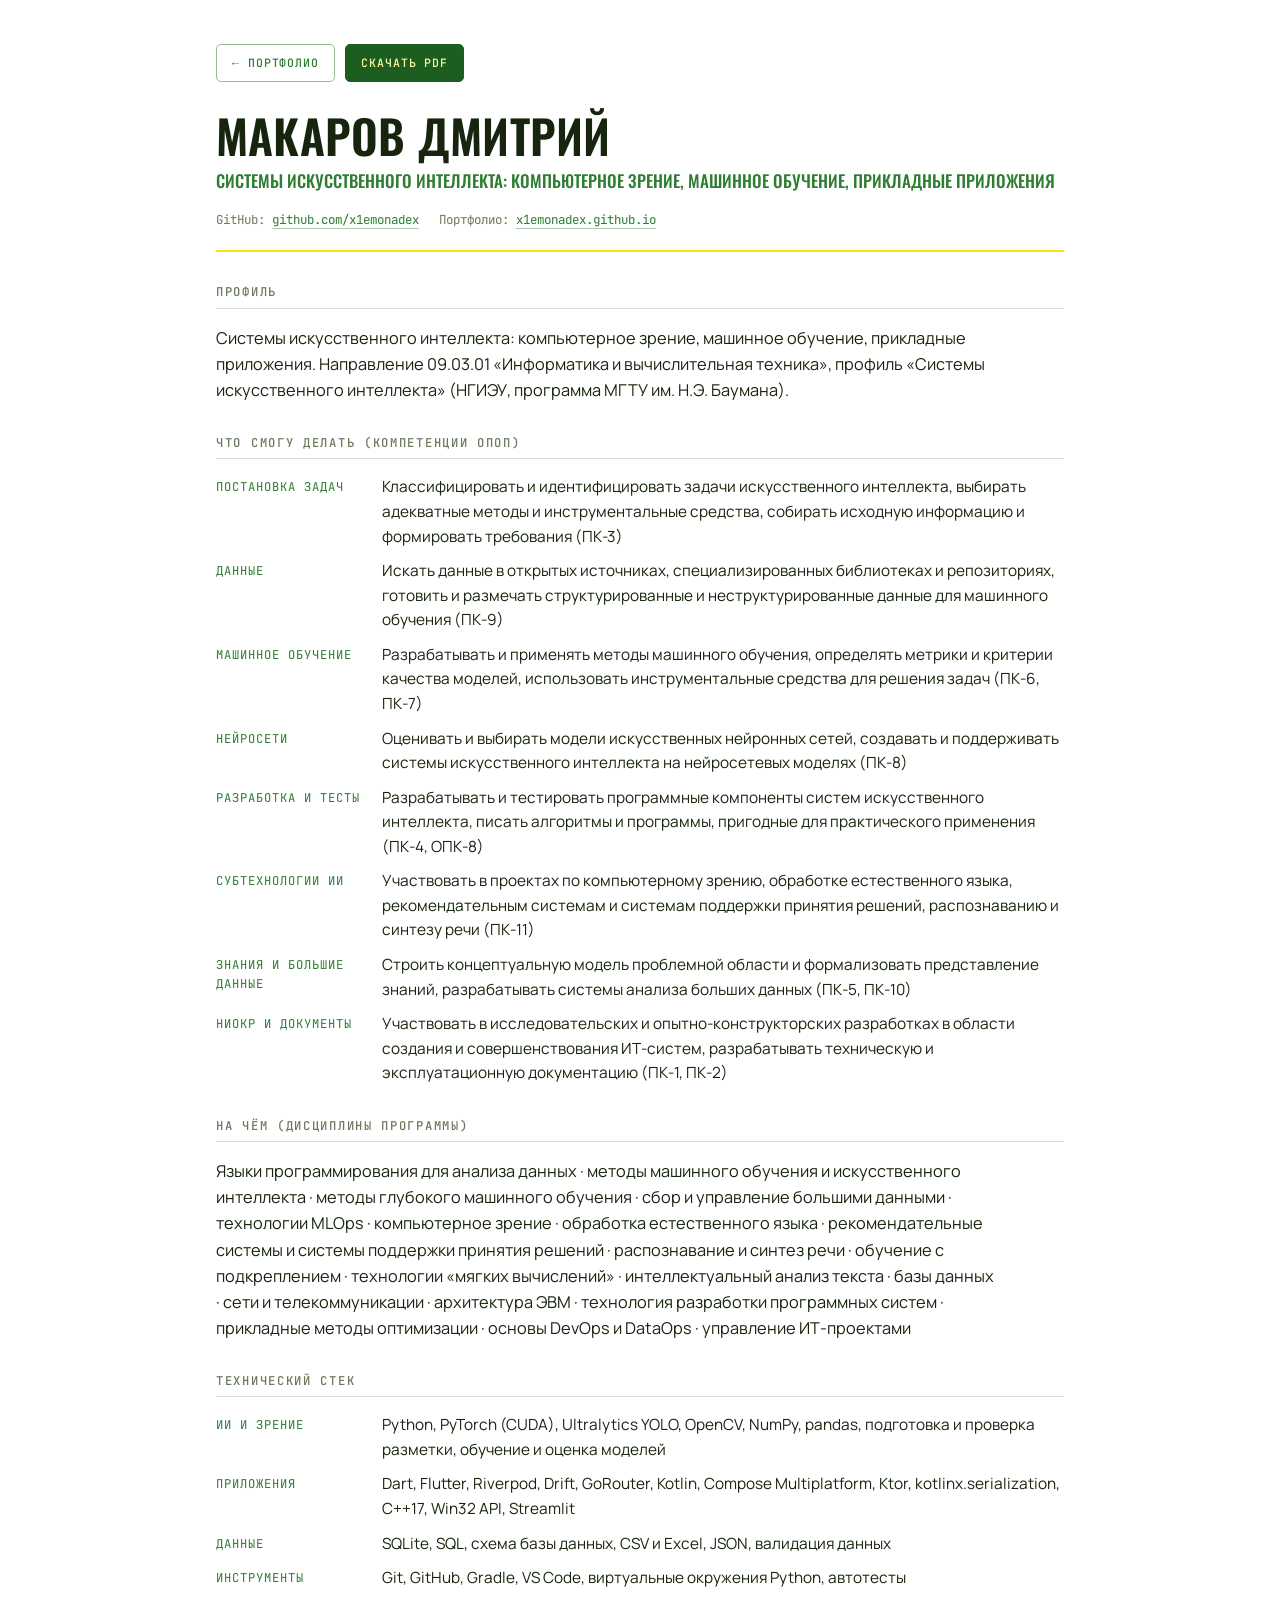
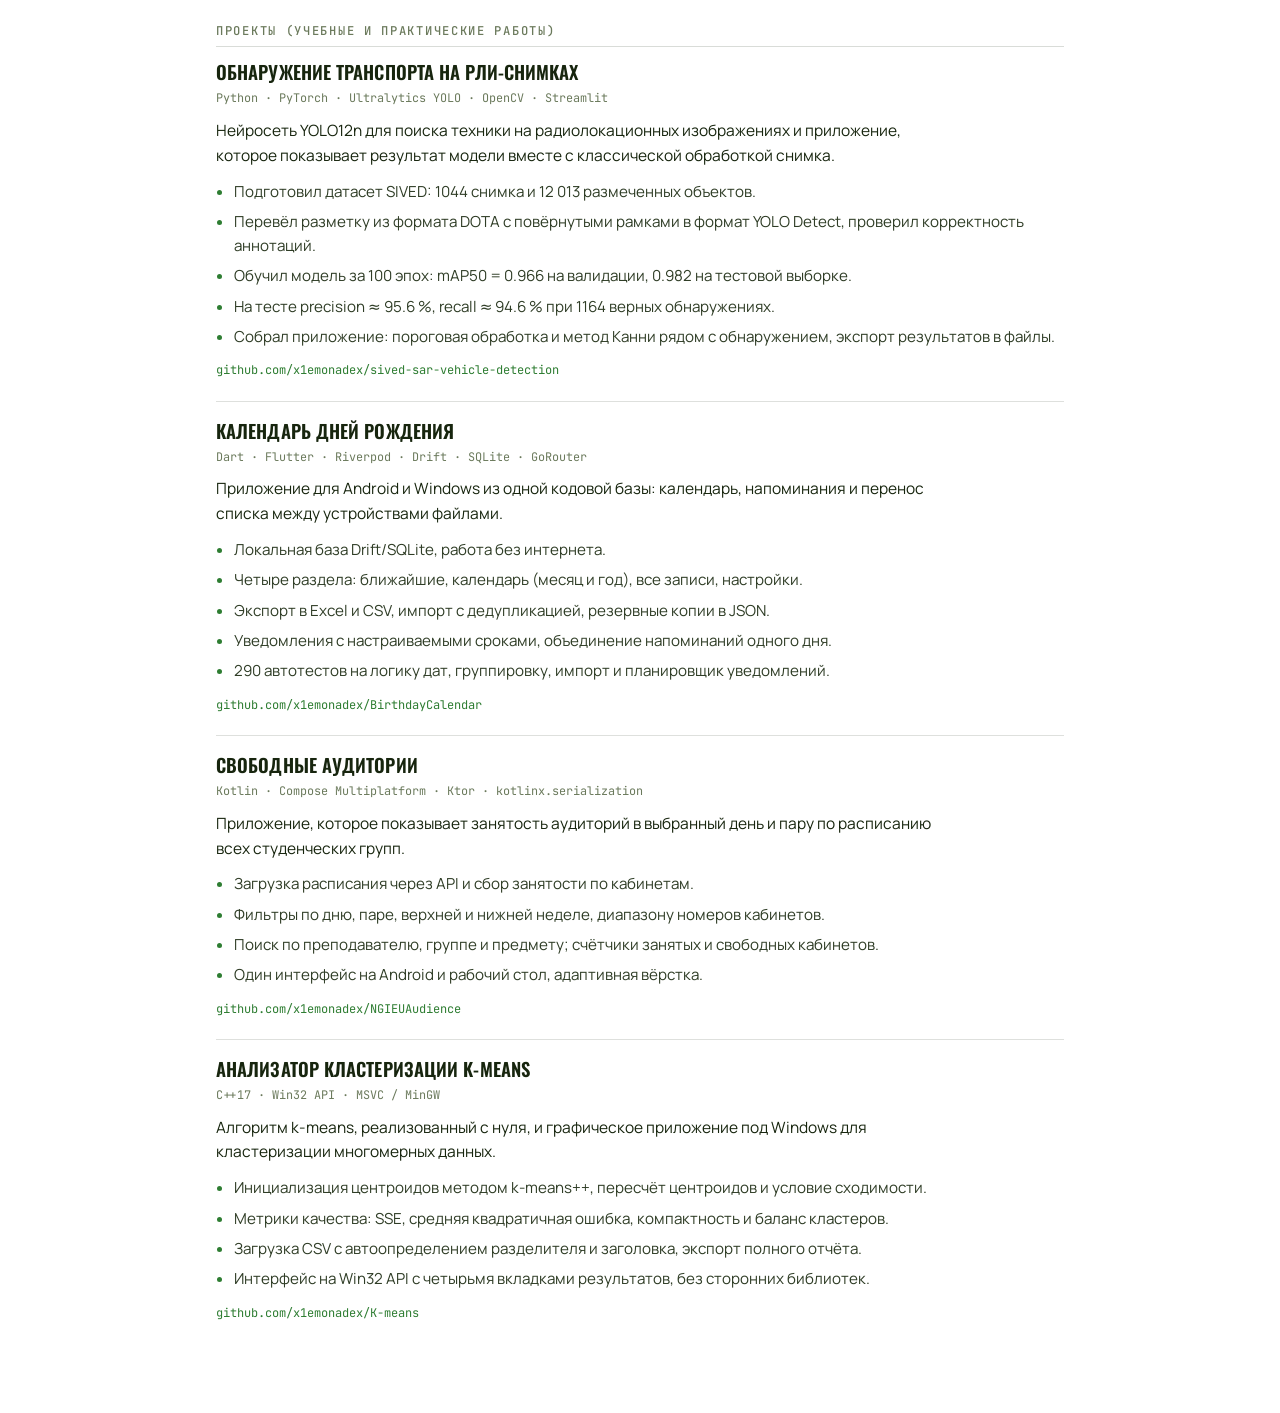
==== commit 5d726d4d: "Резюме: компетенции по ОПОП вместо формулировок «чем я занимаюсь» - профиль и заголовок больше не чи" ====
--- a/resume.html
+++ b/resume.html
@@ -4,7 +4,7 @@
 <meta charset="utf-8" />
 <meta name="viewport" content="width=device-width, initial-scale=1" />
 <title>Резюме — Макаров Дмитрий</title>
-<meta name="description" content="Резюме Макарова Дмитрия — разработчик систем искусственного интеллекта: компьютерное зрение, прикладные и кроссплатформенные приложения." />
+<meta name="description" content="Резюме Макарова Дмитрия — системы искусственного интеллекта: компьютерное зрение, машинное обучение, прикладные приложения. Компетенции по ОПОП 09.03.01, проекты и технический стек." />
 <link rel="icon" type="image/svg+xml" href="assets/favicon.svg" />
 <link rel="stylesheet" href="assets/fonts.css" />
 <link rel="stylesheet" href="style.css" />
@@ -14,13 +14,13 @@
 <div class="resume">
 
   <div class="resume-bar no-print">
-    <a class="btn btn-outline btn-sm" href="index.html">← Портфолио</a>
+    <a class="btn btn-quiet btn-sm" href="index.html">← Портфолио</a>
     <a class="btn btn-solid btn-sm" href="resume.pdf">Скачать PDF</a>
   </div>
 
   <header class="resume-head">
     <h1>Макаров Дмитрий</h1>
-    <p class="role">Разработчик систем искусственного интеллекта</p>
+    <p class="role">Системы искусственного интеллекта: компьютерное зрение, машинное обучение, прикладные приложения</p>
     <p class="links">
       <span>GitHub: <a href="https://github.com/x1emonadex" target="_blank" rel="noopener">github.com/x1emonadex</a></span>
       <span>Портфолио: <a href="https://x1emonadex.github.io" target="_blank" rel="noopener">x1emonadex.github.io</a></span>
@@ -29,12 +29,59 @@
 
   <h2>Профиль</h2>
   <p class="profile">
-    Разрабатываю системы компьютерного зрения и прикладные приложения.
-    Обучаю модели обнаружения объектов на радиолокационных снимках: готовлю
-    и проверяю разметку, обучаю модель, оцениваю качество на отложенной
-    выборке. Делаю кроссплатформенные приложения для Android и Windows,
-    а также алгоритмы и настольные программы на C++. В проектах уделяю
-    внимание структуре кода, автотестам и воспроизводимости результата.
+    Системы искусственного интеллекта: компьютерное зрение, машинное обучение,
+    прикладные приложения. Направление 09.03.01 «Информатика и вычислительная
+    техника», профиль «Системы искусственного интеллекта» (НГИЭУ, программа
+    МГТУ им. Н.Э. Баумана).
+  </p>
+
+  <h2>Что смогу делать (компетенции ОПОП)</h2>
+  <div class="stack-table">
+    <div class="line">
+      <span class="key">Постановка задач</span>
+      <span>Классифицировать и идентифицировать задачи искусственного интеллекта, выбирать адекватные методы и инструментальные средства, собирать исходную информацию и формировать требования (ПК-3)</span>
+    </div>
+    <div class="line">
+      <span class="key">Данные</span>
+      <span>Искать данные в открытых источниках, специализированных библиотеках и репозиториях, готовить и размечать структурированные и неструктурированные данные для машинного обучения (ПК-9)</span>
+    </div>
+    <div class="line">
+      <span class="key">Машинное обучение</span>
+      <span>Разрабатывать и применять методы машинного обучения, определять метрики и критерии качества моделей, использовать инструментальные средства для решения задач (ПК-6, ПК-7)</span>
+    </div>
+    <div class="line">
+      <span class="key">Нейросети</span>
+      <span>Оценивать и выбирать модели искусственных нейронных сетей, создавать и поддерживать системы искусственного интеллекта на нейросетевых моделях (ПК-8)</span>
+    </div>
+    <div class="line">
+      <span class="key">Разработка и тесты</span>
+      <span>Разрабатывать и тестировать программные компоненты систем искусственного интеллекта, писать алгоритмы и программы, пригодные для практического применения (ПК-4, ОПК-8)</span>
+    </div>
+    <div class="line">
+      <span class="key">Субтехнологии ИИ</span>
+      <span>Участвовать в проектах по компьютерному зрению, обработке естественного языка, рекомендательным системам и системам поддержки принятия решений, распознаванию и синтезу речи (ПК-11)</span>
+    </div>
+    <div class="line">
+      <span class="key">Знания и большие данные</span>
+      <span>Строить концептуальную модель проблемной области и формализовать представление знаний, разрабатывать системы анализа больших данных (ПК-5, ПК-10)</span>
+    </div>
+    <div class="line">
+      <span class="key">НИОКР и документы</span>
+      <span>Участвовать в исследовательских и опытно-конструкторских разработках в области создания и совершенствования ИТ-систем, разрабатывать техническую и эксплуатационную документацию (ПК-1, ПК-2)</span>
+    </div>
+  </div>
+
+  <h2>На чём (дисциплины программы)</h2>
+  <p class="profile">
+    Языки программирования для анализа данных · методы машинного обучения и
+    искусственного интеллекта · методы глубокого машинного обучения · сбор и
+    управление большими данными · технологии MLOps · компьютерное зрение ·
+    обработка естественного языка · рекомендательные системы и системы
+    поддержки принятия решений · распознавание и синтез речи · обучение с
+    подкреплением · технологии «мягких вычислений» · интеллектуальный анализ
+    текста · базы данных · сети и телекоммуникации · архитектура ЭВМ ·
+    технология разработки программных систем · прикладные методы оптимизации ·
+    основы DevOps и DataOps · управление ИТ-проектами
   </p>
 
   <h2>Технический стек</h2>
@@ -57,7 +104,7 @@
     </div>
   </div>
 
-  <h2>Проекты</h2>
+  <h2>Проекты (учебные и практические работы)</h2>
 
   <article class="job">
     <h3>Обнаружение транспорта на РЛИ-снимках</h3>
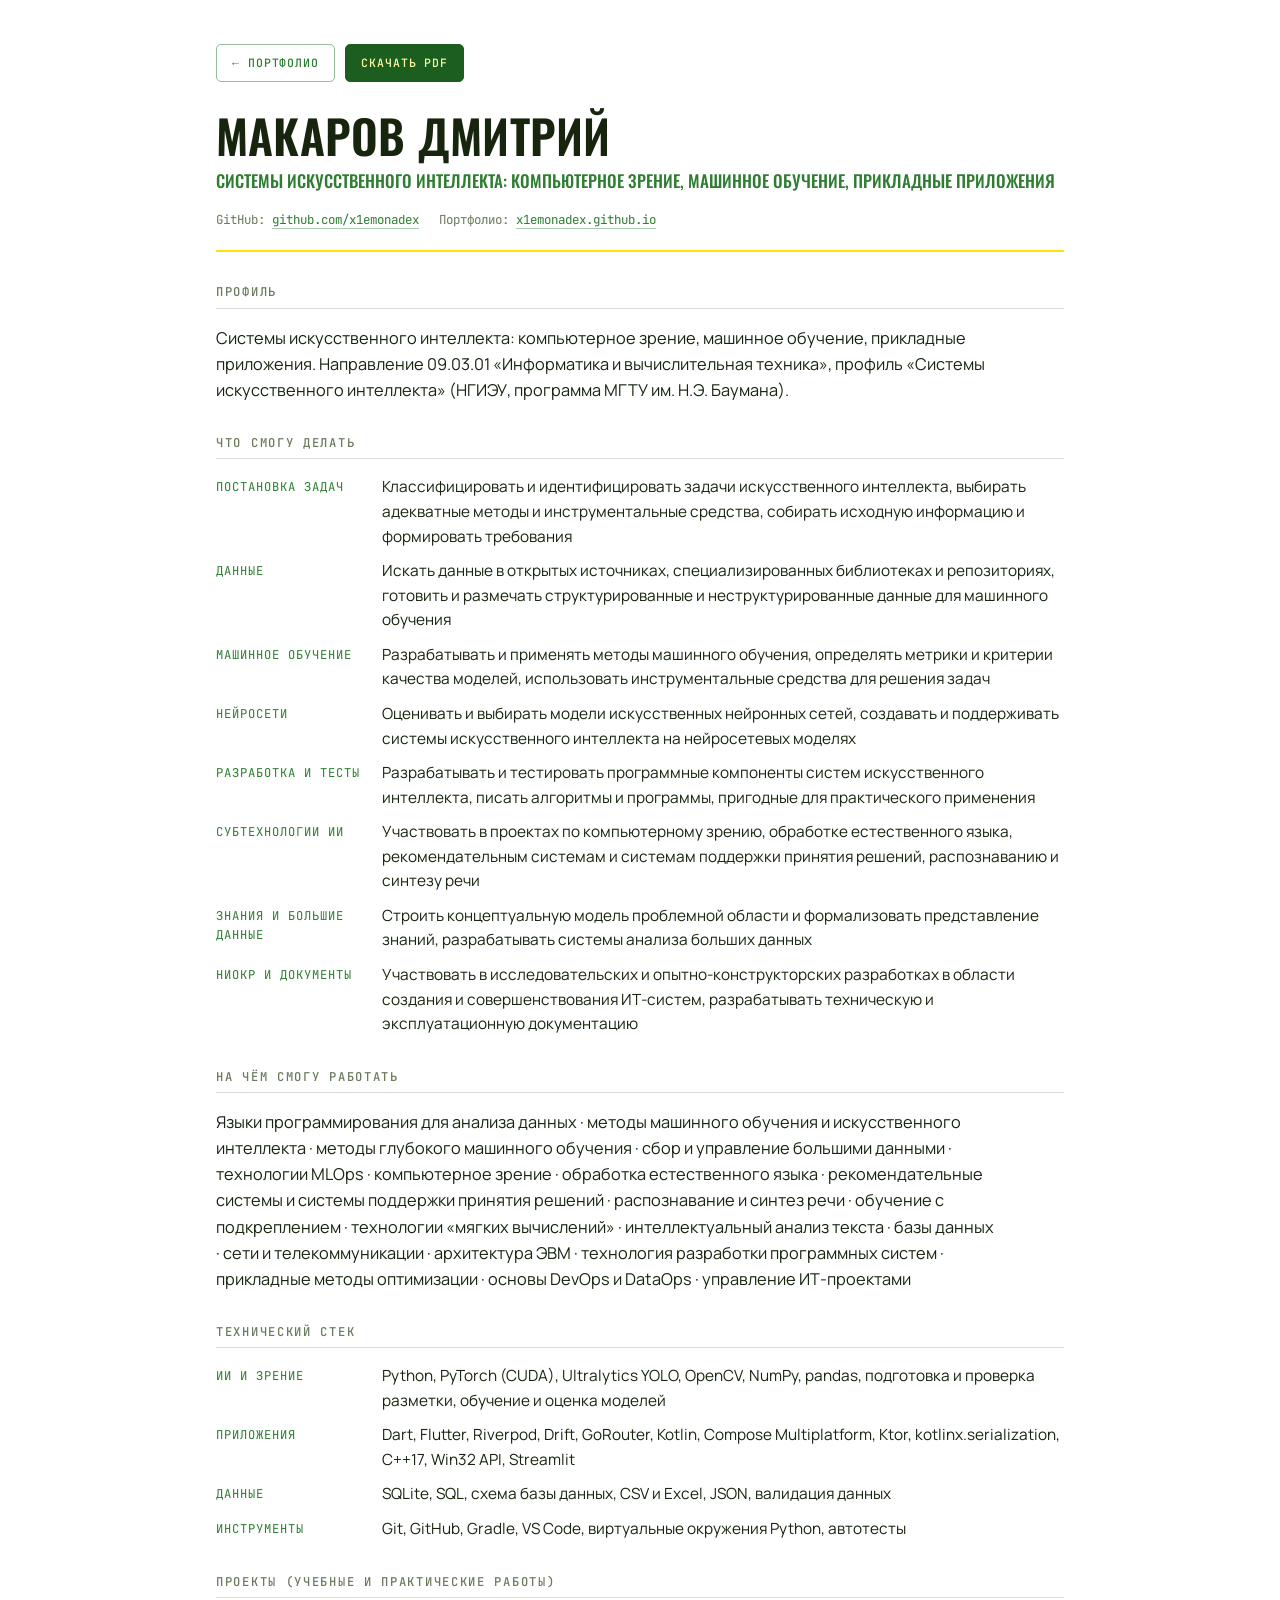
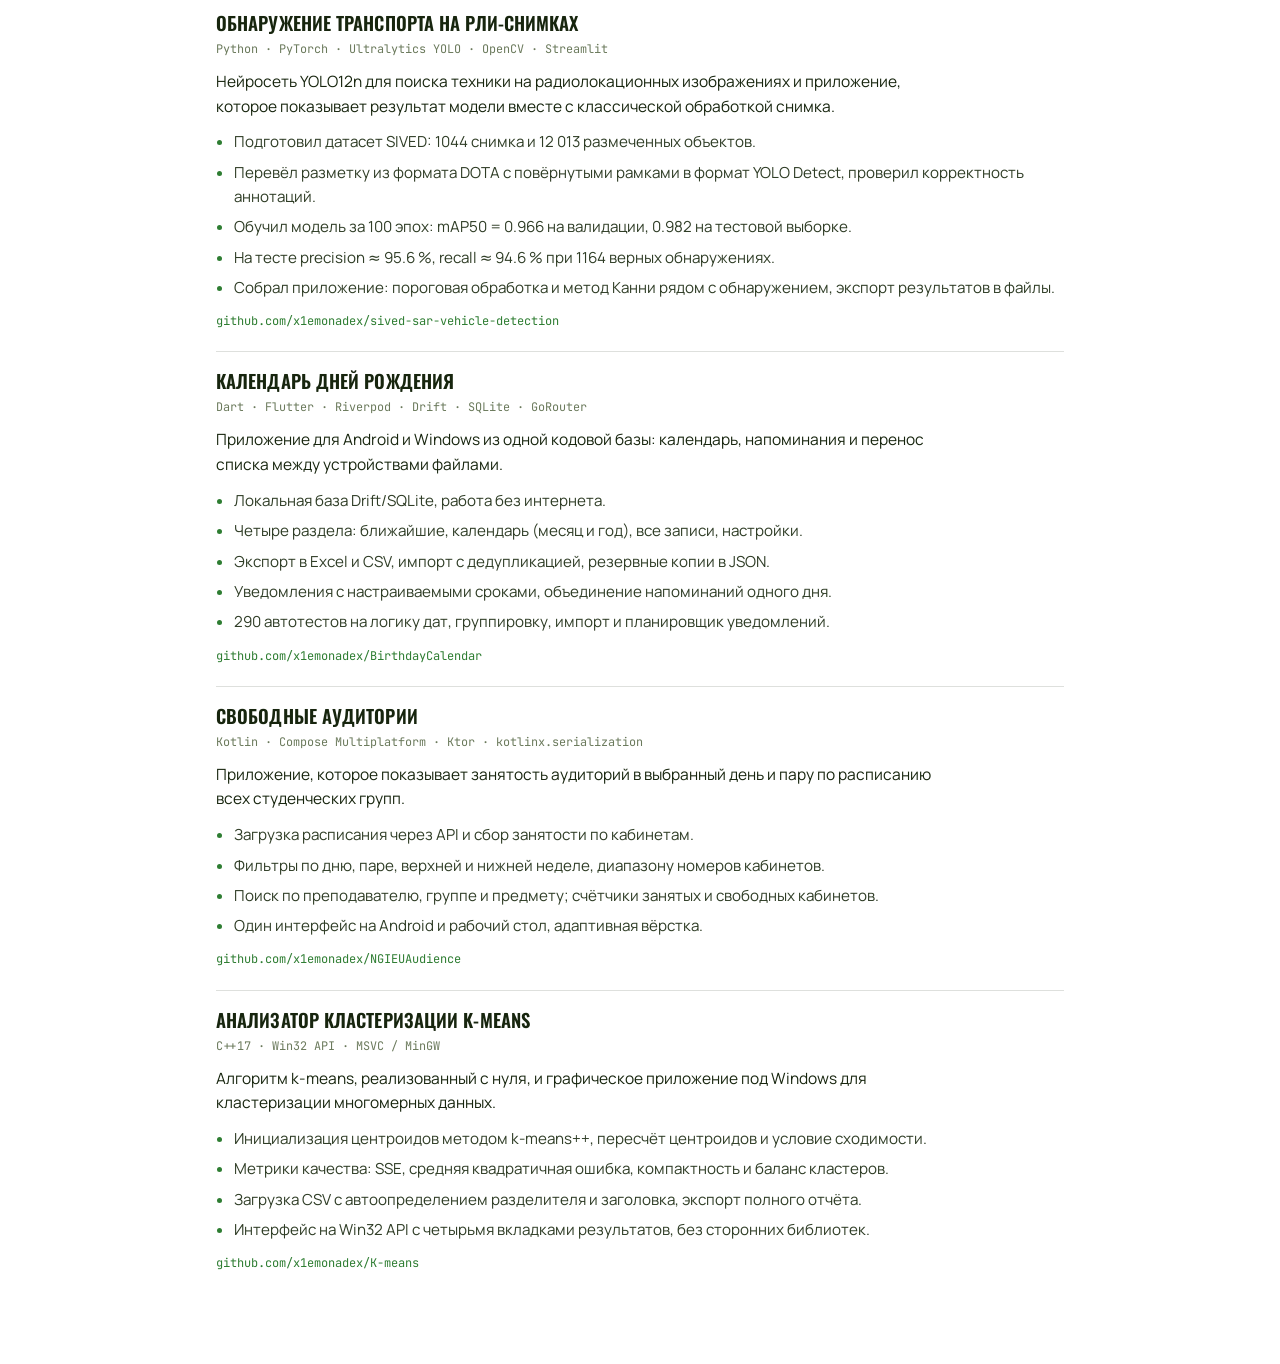
==== commit 9e0d75f7: "Резюме: убраны коды компетенций и ссылки на исходный документ - заголовок «Что смогу делать (компете" ====
--- a/resume.html
+++ b/resume.html
@@ -4,7 +4,7 @@
 <meta charset="utf-8" />
 <meta name="viewport" content="width=device-width, initial-scale=1" />
 <title>Резюме — Макаров Дмитрий</title>
-<meta name="description" content="Резюме Макарова Дмитрия — системы искусственного интеллекта: компьютерное зрение, машинное обучение, прикладные приложения. Компетенции по ОПОП 09.03.01, проекты и технический стек." />
+<meta name="description" content="Резюме Макарова Дмитрия — системы искусственного интеллекта: компьютерное зрение, машинное обучение, прикладные приложения. Компетенции по направлению 09.03.01, проекты и технический стек." />
 <link rel="icon" type="image/svg+xml" href="assets/favicon.svg" />
 <link rel="stylesheet" href="assets/fonts.css" />
 <link rel="stylesheet" href="style.css" />
@@ -35,43 +35,43 @@
     МГТУ им. Н.Э. Баумана).
   </p>
 
-  <h2>Что смогу делать (компетенции ОПОП)</h2>
+  <h2>Что смогу делать</h2>
   <div class="stack-table">
     <div class="line">
       <span class="key">Постановка задач</span>
-      <span>Классифицировать и идентифицировать задачи искусственного интеллекта, выбирать адекватные методы и инструментальные средства, собирать исходную информацию и формировать требования (ПК-3)</span>
+      <span>Классифицировать и идентифицировать задачи искусственного интеллекта, выбирать адекватные методы и инструментальные средства, собирать исходную информацию и формировать требования</span>
     </div>
     <div class="line">
       <span class="key">Данные</span>
-      <span>Искать данные в открытых источниках, специализированных библиотеках и репозиториях, готовить и размечать структурированные и неструктурированные данные для машинного обучения (ПК-9)</span>
+      <span>Искать данные в открытых источниках, специализированных библиотеках и репозиториях, готовить и размечать структурированные и неструктурированные данные для машинного обучения</span>
     </div>
     <div class="line">
       <span class="key">Машинное обучение</span>
-      <span>Разрабатывать и применять методы машинного обучения, определять метрики и критерии качества моделей, использовать инструментальные средства для решения задач (ПК-6, ПК-7)</span>
+      <span>Разрабатывать и применять методы машинного обучения, определять метрики и критерии качества моделей, использовать инструментальные средства для решения задач</span>
     </div>
     <div class="line">
       <span class="key">Нейросети</span>
-      <span>Оценивать и выбирать модели искусственных нейронных сетей, создавать и поддерживать системы искусственного интеллекта на нейросетевых моделях (ПК-8)</span>
+      <span>Оценивать и выбирать модели искусственных нейронных сетей, создавать и поддерживать системы искусственного интеллекта на нейросетевых моделях</span>
     </div>
     <div class="line">
       <span class="key">Разработка и тесты</span>
-      <span>Разрабатывать и тестировать программные компоненты систем искусственного интеллекта, писать алгоритмы и программы, пригодные для практического применения (ПК-4, ОПК-8)</span>
+      <span>Разрабатывать и тестировать программные компоненты систем искусственного интеллекта, писать алгоритмы и программы, пригодные для практического применения</span>
     </div>
     <div class="line">
       <span class="key">Субтехнологии ИИ</span>
-      <span>Участвовать в проектах по компьютерному зрению, обработке естественного языка, рекомендательным системам и системам поддержки принятия решений, распознаванию и синтезу речи (ПК-11)</span>
+      <span>Участвовать в проектах по компьютерному зрению, обработке естественного языка, рекомендательным системам и системам поддержки принятия решений, распознаванию и синтезу речи</span>
     </div>
     <div class="line">
       <span class="key">Знания и большие данные</span>
-      <span>Строить концептуальную модель проблемной области и формализовать представление знаний, разрабатывать системы анализа больших данных (ПК-5, ПК-10)</span>
+      <span>Строить концептуальную модель проблемной области и формализовать представление знаний, разрабатывать системы анализа больших данных</span>
     </div>
     <div class="line">
       <span class="key">НИОКР и документы</span>
-      <span>Участвовать в исследовательских и опытно-конструкторских разработках в области создания и совершенствования ИТ-систем, разрабатывать техническую и эксплуатационную документацию (ПК-1, ПК-2)</span>
+      <span>Участвовать в исследовательских и опытно-конструкторских разработках в области создания и совершенствования ИТ-систем, разрабатывать техническую и эксплуатационную документацию</span>
     </div>
   </div>
 
-  <h2>На чём (дисциплины программы)</h2>
+  <h2>На чём смогу работать</h2>
   <p class="profile">
     Языки программирования для анализа данных · методы машинного обучения и
     искусственного интеллекта · методы глубокого машинного обучения · сбор и
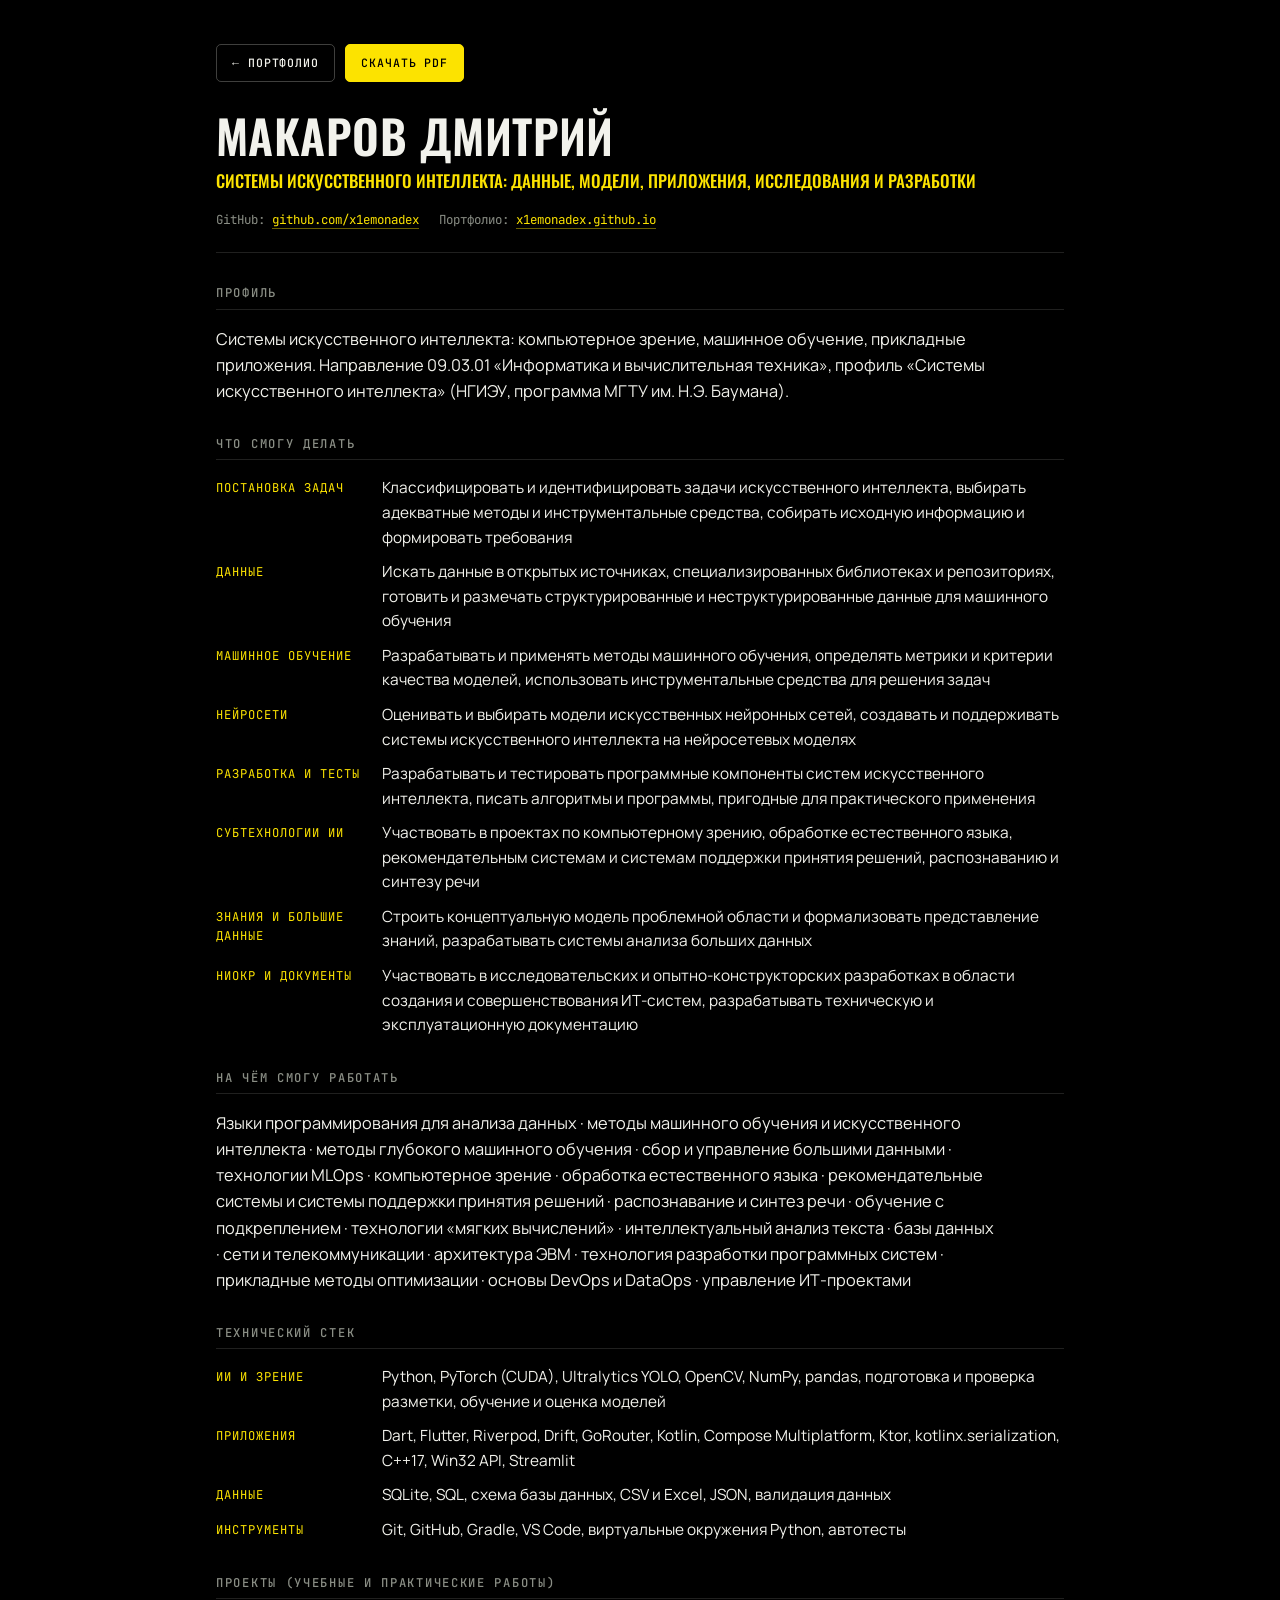
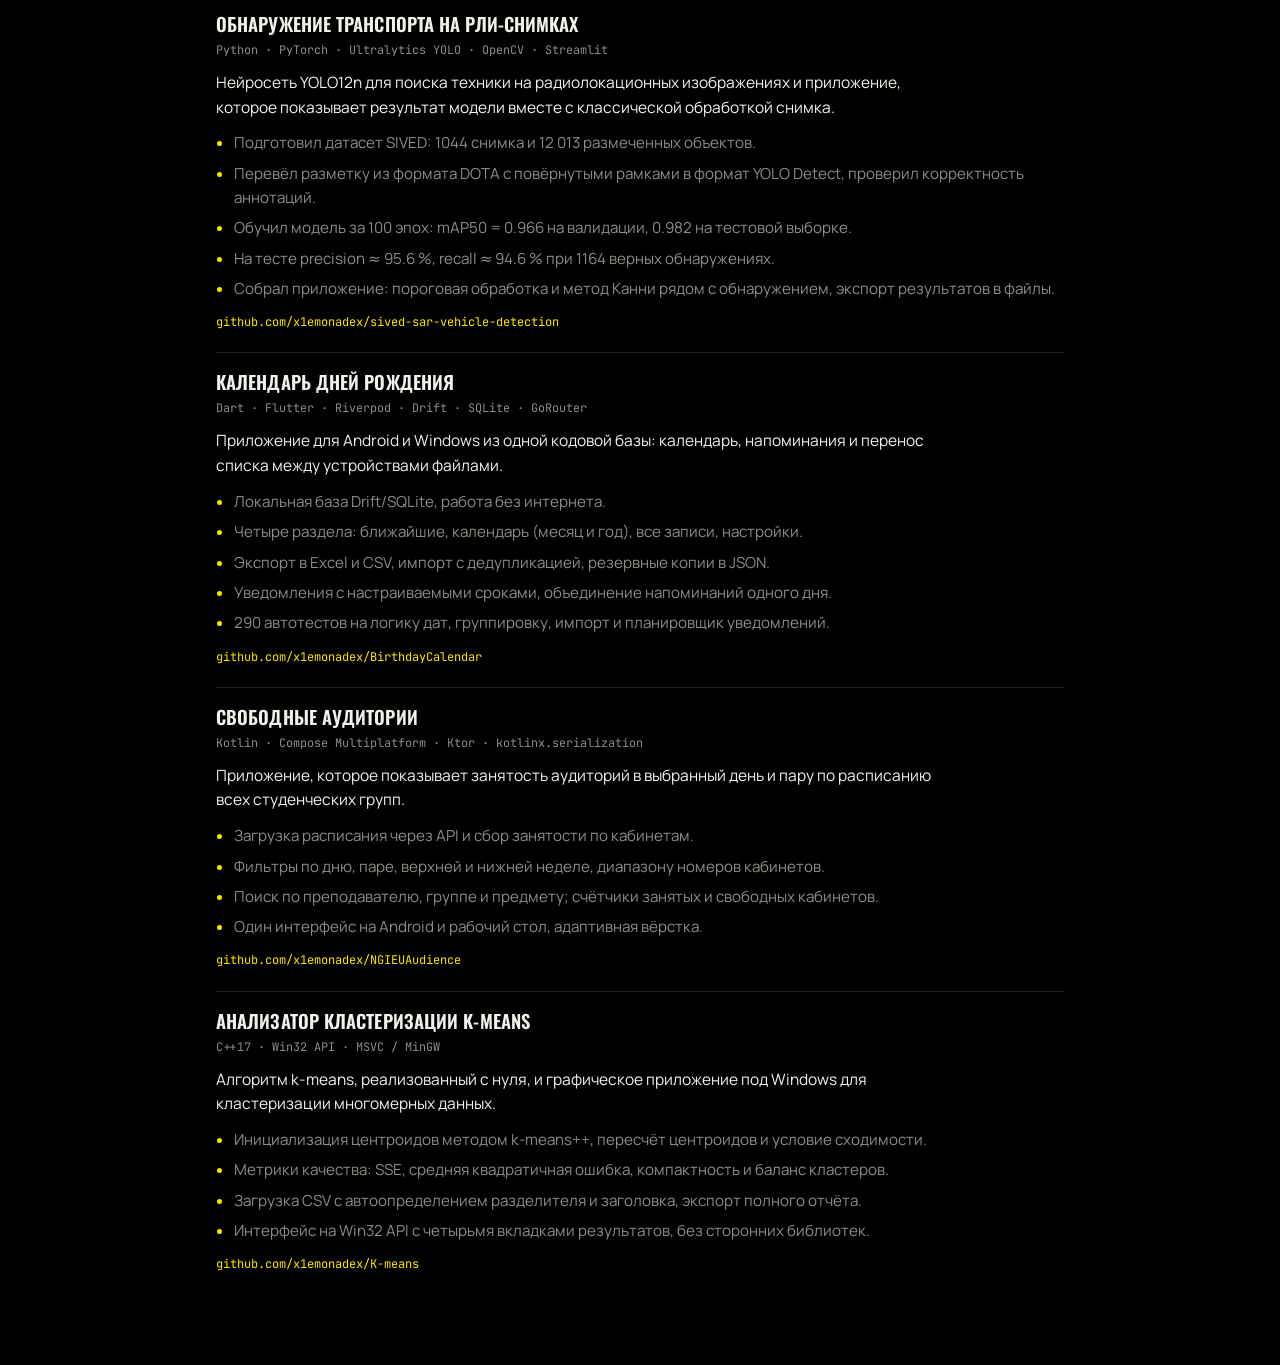
==== commit 1584dc75: "Заголовок hero: системы ИИ — данные, модели, приложения; шире по ОПОП (разделы 1.4-1.5)" ====
--- a/resume.html
+++ b/resume.html
@@ -20,7 +20,7 @@
 
   <header class="resume-head">
     <h1>Макаров Дмитрий</h1>
-    <p class="role">Системы искусственного интеллекта: компьютерное зрение, машинное обучение, прикладные приложения</p>
+    <p class="role">Системы искусственного интеллекта: данные, модели, приложения, исследования и разработки</p>
     <p class="links">
       <span>GitHub: <a href="https://github.com/x1emonadex" target="_blank" rel="noopener">github.com/x1emonadex</a></span>
       <span>Портфолио: <a href="https://x1emonadex.github.io" target="_blank" rel="noopener">x1emonadex.github.io</a></span>
--- a/style.css
+++ b/style.css
@@ -73,6 +73,9 @@
 }
 
 .label-lemon { color: var(--lemon); }
+
+/* две строки над заголовком: направление и профиль */
+.hero-copy .label + .label { margin-top: 5px; }
 
 /* ---------- кнопки ---------- */
 
@@ -191,9 +194,9 @@
 }
 
 .hero h1 {
-  font-size: clamp(2.4rem, 5.6vw, 4.35rem);
+  font-size: clamp(2.2rem, 4.9vw, 3.7rem);
   margin: 16px 0 0;
-  max-width: 16ch;
+  max-width: 20ch;
 }
 
 .hero-sub {
@@ -207,13 +210,41 @@
 
 .hero-art { display: flex; justify-content: center; }
 
-#lemon-canvas {
+/* пиксельное видео: внутри блока лежат скрытое видео и холст с «матрицей».
+   Размер ячейки задаётся скриптом, холст растягивается по блоку. */
+
+.hero-art .pixel-video {
+  width: 100%;
+  max-width: 420px;
+  aspect-ratio: 1 / 1;
+}
+
+.pixel-video {
+  position: relative;
+  overflow: hidden;
+}
+
+.pixel-video__source {
+  position: absolute;
+  inset: 0;
+  width: 100%;
+  height: 100%;
+  object-fit: cover;
+  opacity: 0;
+  pointer-events: none;
+}
+
+.pixel-video__canvas {
   display: block;
-  max-width: 100%;
-  height: auto;
+  width: 100%;
+  height: 100%;
   image-rendering: pixelated;
-  image-rendering: crisp-edges;
-}
+}
+
+/* запасной вариант: если холст недоступен (страница открыта как file://),
+   показываем само видео, без пикселизации */
+.pixel-video--fallback .pixel-video__source { opacity: 1; }
+.pixel-video--fallback .pixel-video__canvas { display: none; }
 
 /* ---------- блок с командами ---------- */
 
@@ -339,61 +370,48 @@
 
 .card-text { color: var(--muted); font-size: 0.97rem; }
 
-/* окно с фотографией: внутри кадра картинка выше кадра и смещается
-   при прокрутке — видно сначала верх снимка, потом середину, потом низ */
-
-.frame {
-  position: relative;
-  overflow: hidden;
-  border-radius: var(--radius-sm);
-  border: 1px solid var(--line-strong);
-  background: #000000;
-  aspect-ratio: var(--ratio, 16 / 10);
-}
-
-.frame-inner {
-  position: absolute;
-  top: 0;
-  left: 0;
-  width: 100%;
-  height: 125%;
-  transform: translate3d(0, var(--shift, 0px), 0);
-  will-change: transform;
-}
-
-.frame-inner img {
+/* знак проекта: пиксельная эмблема в правом верхнем углу карточки */
+
+.card-top {
+  display: flex;
+  align-items: center;
+  justify-content: space-between;
+  gap: 18px;
+}
+
+.emblem {
+  flex: none;
   display: block;
-  width: 100%;
-  height: 100%;
-  object-fit: cover;
-  object-position: top center;
-}
-
-.frame--pair .frame-inner {
-  display: grid;
-  grid-template-columns: 1fr 1fr;
-}
-
-.frame--pair .frame-inner img + img {
-  border-left: 1px solid var(--line);
+  width: 48px;
+  height: 48px;
+}
+
+.card-facts {
+  font-family: var(--font-mono);
+  font-size: 0.76rem;
+  letter-spacing: 0.02em;
+  color: var(--lemon-soft);
+  border-top: 1px solid var(--line);
+  padding-top: 13px;
 }
 
 .card .btn { margin-top: auto; align-self: flex-start; }
 
-.card-downloads { display: grid; gap: 8px; }
+.card-downloads { display: flex; flex-wrap: wrap; gap: 8px; }
 
 .dl-row {
+  flex: 1 1 auto;
   display: flex;
   align-items: baseline;
   justify-content: space-between;
   gap: 12px;
   text-decoration: none;
-  padding: 11px 13px;
+  padding: 9px 12px;
   border-radius: var(--radius-sm);
   border: 1px solid var(--line-strong);
   background: #000000;
   font-family: var(--font-mono);
-  font-size: 0.76rem;
+  font-size: 0.74rem;
   color: var(--lemon-soft);
 }
 
@@ -539,12 +557,13 @@
 }
 
 /* ============================================================
-   Страница резюме — светлая, для чтения и печати
+   Страница резюме — та же тёмная тема, что и портфолио.
+   Для печати в PDF ниже отдельные светлые правила.
    ============================================================ */
 
 body.resume-page {
-  background: #ffffff;
-  color: #17250e;
+  background: var(--black);
+  color: var(--white);
 }
 
 .resume {
@@ -560,33 +579,24 @@
   margin-bottom: 30px;
 }
 
-.resume-page .btn {
-  border-color: rgba(46, 125, 50, 0.5);
-  color: #2e7d32;
-}
-
-.resume-page .btn:hover { background: rgba(46, 125, 50, 0.08); border-color: #2e7d32; }
-
-.resume-page .btn-solid {
-  background: #1b5e20;
-  border-color: #1b5e20;
-  color: #fff9a6;
-}
-
-.resume-page .btn-solid:hover { background: #2e7d32; border-color: #2e7d32; }
-
 .resume-head {
-  border-bottom: 2px solid #fce300;
-  padding-bottom: 20px;
-}
-
-.resume-head h1 { font-size: clamp(2rem, 4.4vw, 2.9rem); color: #17250e; }
+  border-bottom: 1px solid var(--line);
+  padding-bottom: 22px;
+}
+
+.resume-head h1 {
+  font-family: var(--font-display);
+  text-transform: uppercase;
+  letter-spacing: 0.01em;
+  font-size: clamp(2rem, 4.4vw, 2.9rem);
+  color: var(--white);
+}
 
 .resume-head .role {
   font-family: var(--font-display);
   text-transform: uppercase;
   font-size: 1.06rem;
-  color: #2e7d32;
+  color: var(--lemon);
   margin-top: 8px;
 }
 
@@ -597,23 +607,27 @@
   gap: 8px 20px;
   font-family: var(--font-mono);
   font-size: 0.78rem;
-  color: #6b7a5c;
-}
-
-.resume-head .links a { color: #2e7d32; text-decoration: none; border-bottom: 1px solid rgba(46, 125, 50, 0.4); }
+  color: var(--muted);
+}
+
+.resume-head .links a {
+  color: var(--lemon);
+  text-decoration: none;
+  border-bottom: 1px solid var(--lemon-dim);
+}
 
 .resume h2 {
   font-family: var(--font-mono);
   font-size: 0.76rem;
   letter-spacing: 0.14em;
-  color: #6b7a5c;
+  color: var(--muted);
   font-weight: 500;
   margin: 34px 0 16px;
   padding-bottom: 9px;
-  border-bottom: 1px solid rgba(23, 37, 14, 0.16);
-}
-
-.resume .profile { font-size: 1.02rem; max-width: 78ch; }
+  border-bottom: 1px solid var(--line);
+}
+
+.resume .profile { font-size: 1.02rem; max-width: 78ch; color: var(--white); }
 
 .stack-table { display: grid; gap: 10px; }
 
@@ -622,6 +636,7 @@
   grid-template-columns: 150px minmax(0, 1fr);
   gap: 16px;
   font-size: 0.96rem;
+  color: var(--white);
 }
 
 .stack-table .key {
@@ -629,24 +644,24 @@
   font-size: 0.76rem;
   text-transform: uppercase;
   letter-spacing: 0.08em;
-  color: #2e7d32;
+  color: var(--lemon);
   padding-top: 3px;
 }
 
-.job { padding: 20px 0; border-top: 1px solid rgba(23, 37, 14, 0.14); }
+.job { padding: 20px 0; border-top: 1px solid var(--line); }
 
 .job:first-of-type { border-top: 0; padding-top: 0; }
 
-.job h3 { font-size: 1.16rem; color: #17250e; }
+.job h3 { font-size: 1.16rem; color: var(--white); }
 
 .job .tech {
   font-family: var(--font-mono);
   font-size: 0.74rem;
-  color: #6b7a5c;
+  color: var(--muted);
   margin-top: 7px;
 }
 
-.job .about { margin-top: 10px; font-size: 0.97rem; max-width: 80ch; }
+.job .about { margin-top: 10px; font-size: 0.97rem; max-width: 80ch; color: var(--white); }
 
 .job ul {
   margin: 12px 0 0;
@@ -654,16 +669,16 @@
   display: grid;
   gap: 6px;
   font-size: 0.95rem;
-  color: #2f3d26;
-}
-
-.job li::marker { color: #2e7d32; }
+  color: var(--muted);
+}
+
+.job li::marker { color: var(--lemon); }
 
 .job .repo {
   margin-top: 12px;
   font-family: var(--font-mono);
   font-size: 0.75rem;
-  color: #2e7d32;
+  color: var(--lemon);
 }
 
 /* ---------- адаптив ---------- */
@@ -698,6 +713,21 @@
 
   body, body.resume-page { background: #fff; color: #17250e; font-size: 10.5pt; line-height: 1.45; }
 
+  /* на экране страница тёмная, на бумаге — светлая и читаемая */
+  .resume-head h1, .job h3, .resume .profile, .job .about,
+  .stack-table .line { color: #17250e; }
+
+  .resume-head .role, .stack-table .key, .job .repo,
+  .resume-head .links a { color: #1b5e20; }
+
+  .resume h2, .job .tech, .job ul, .resume-head .links { color: #5b6a4d; }
+
+  .resume-head, .resume h2, .job { border-color: rgba(23, 37, 14, 0.22); }
+
+  .resume-head .links a { border-bottom-color: rgba(27, 94, 32, 0.4); }
+
+  .job li::marker { color: #1b5e20; }
+
   .no-print, .topbar, .band-dark { display: none !important; }
 
   .resume { max-width: none; padding: 0; }
